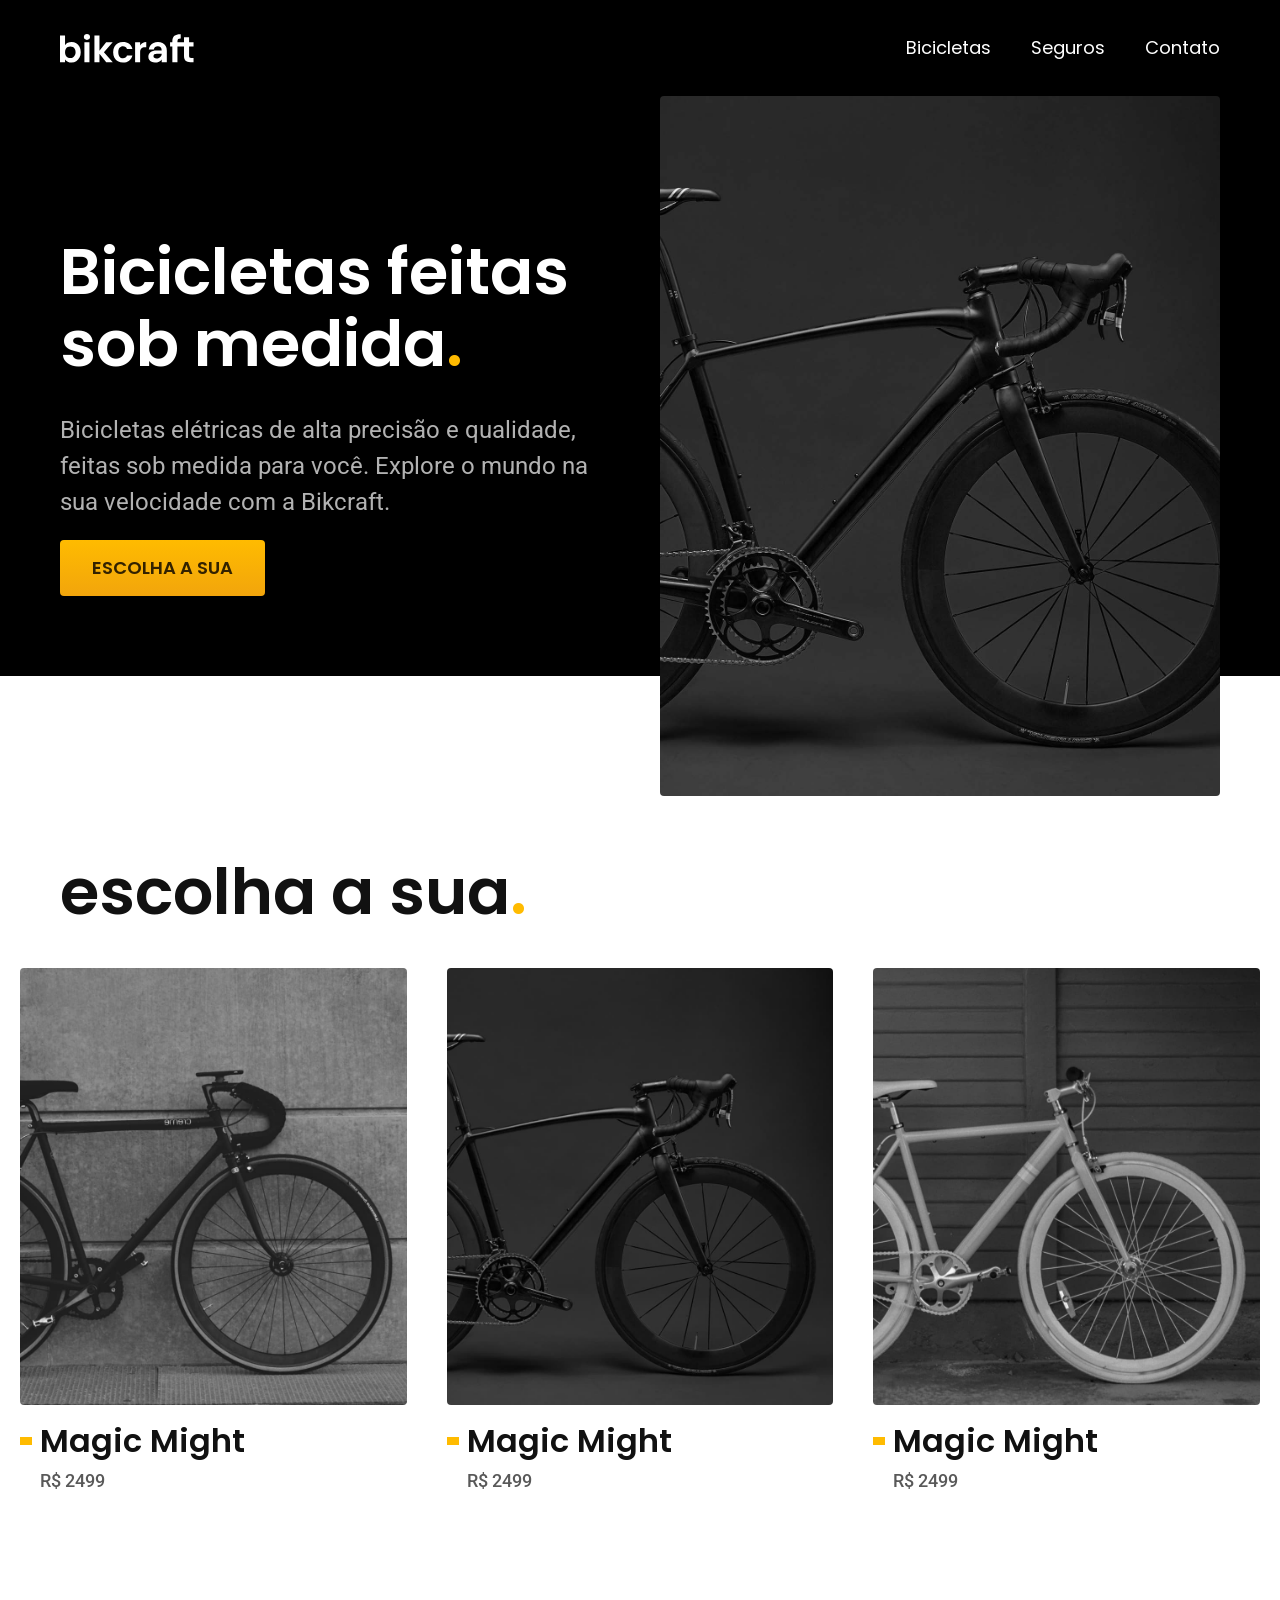
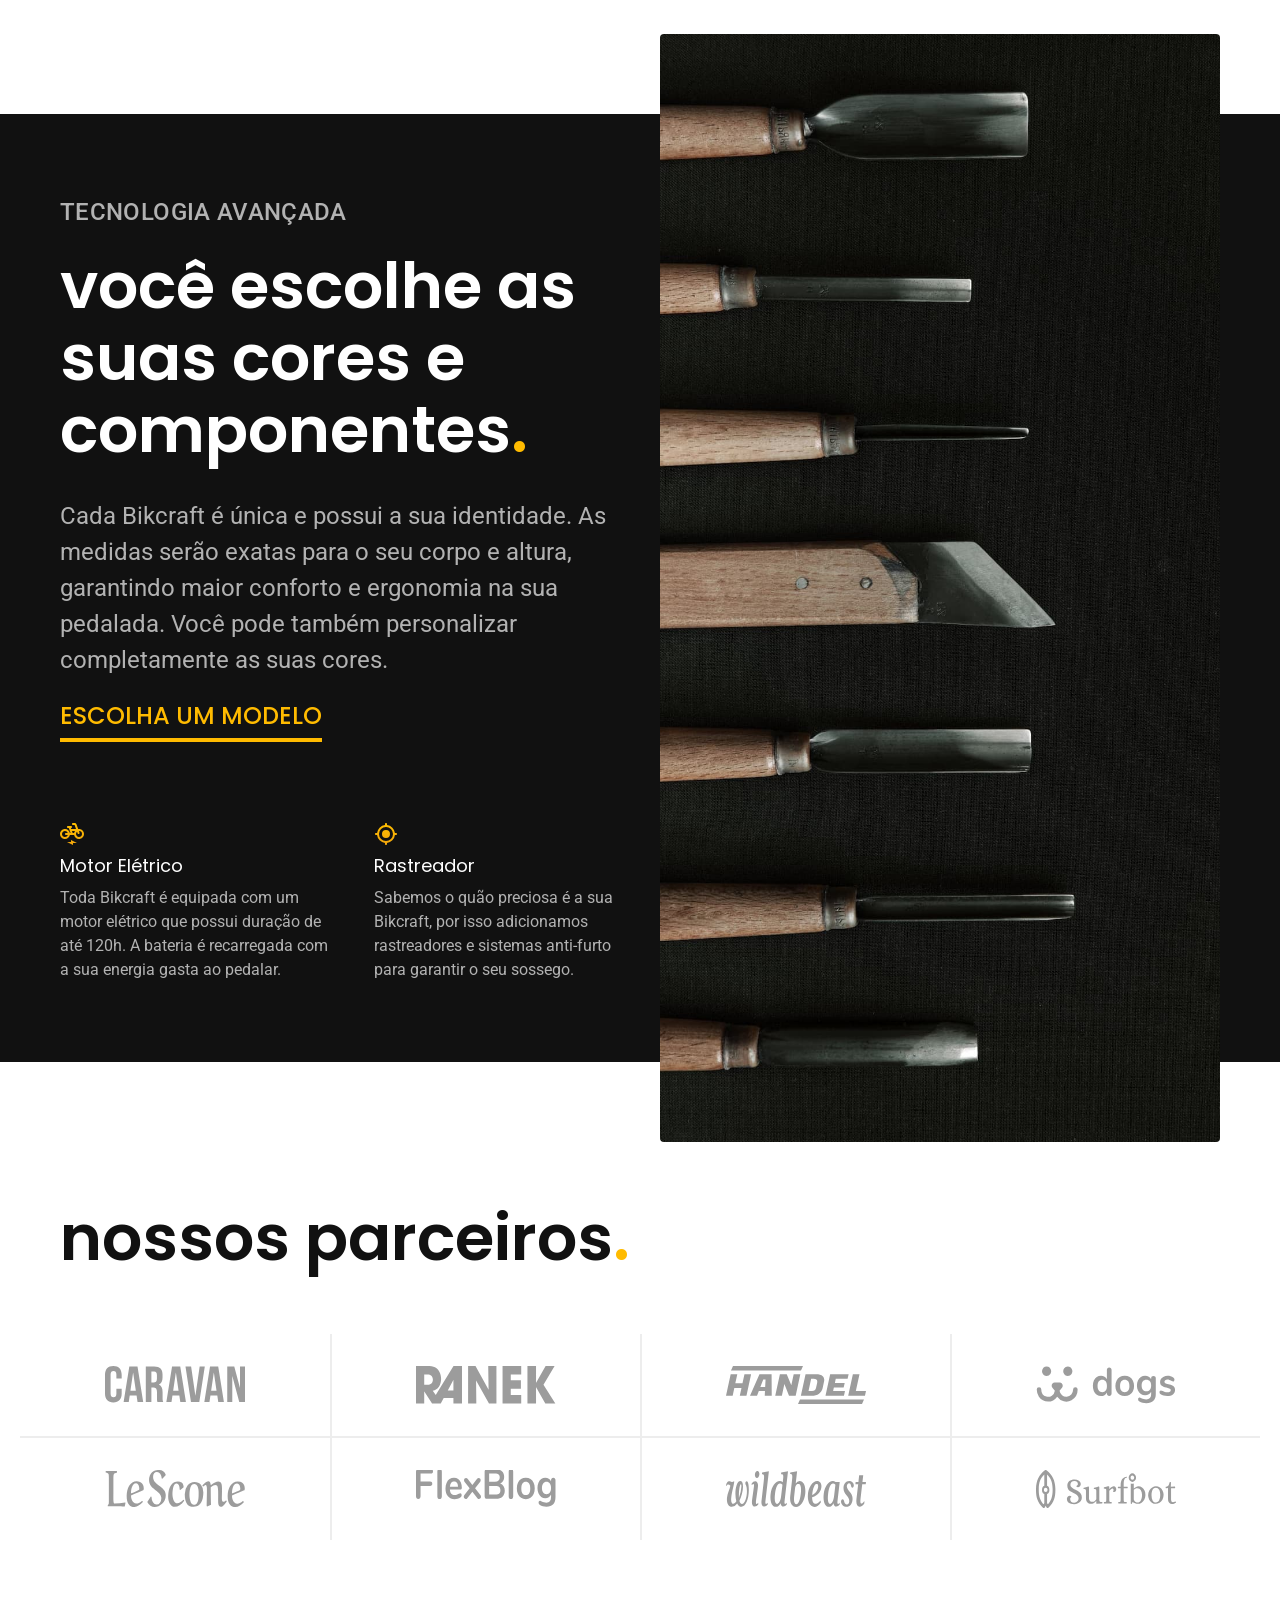
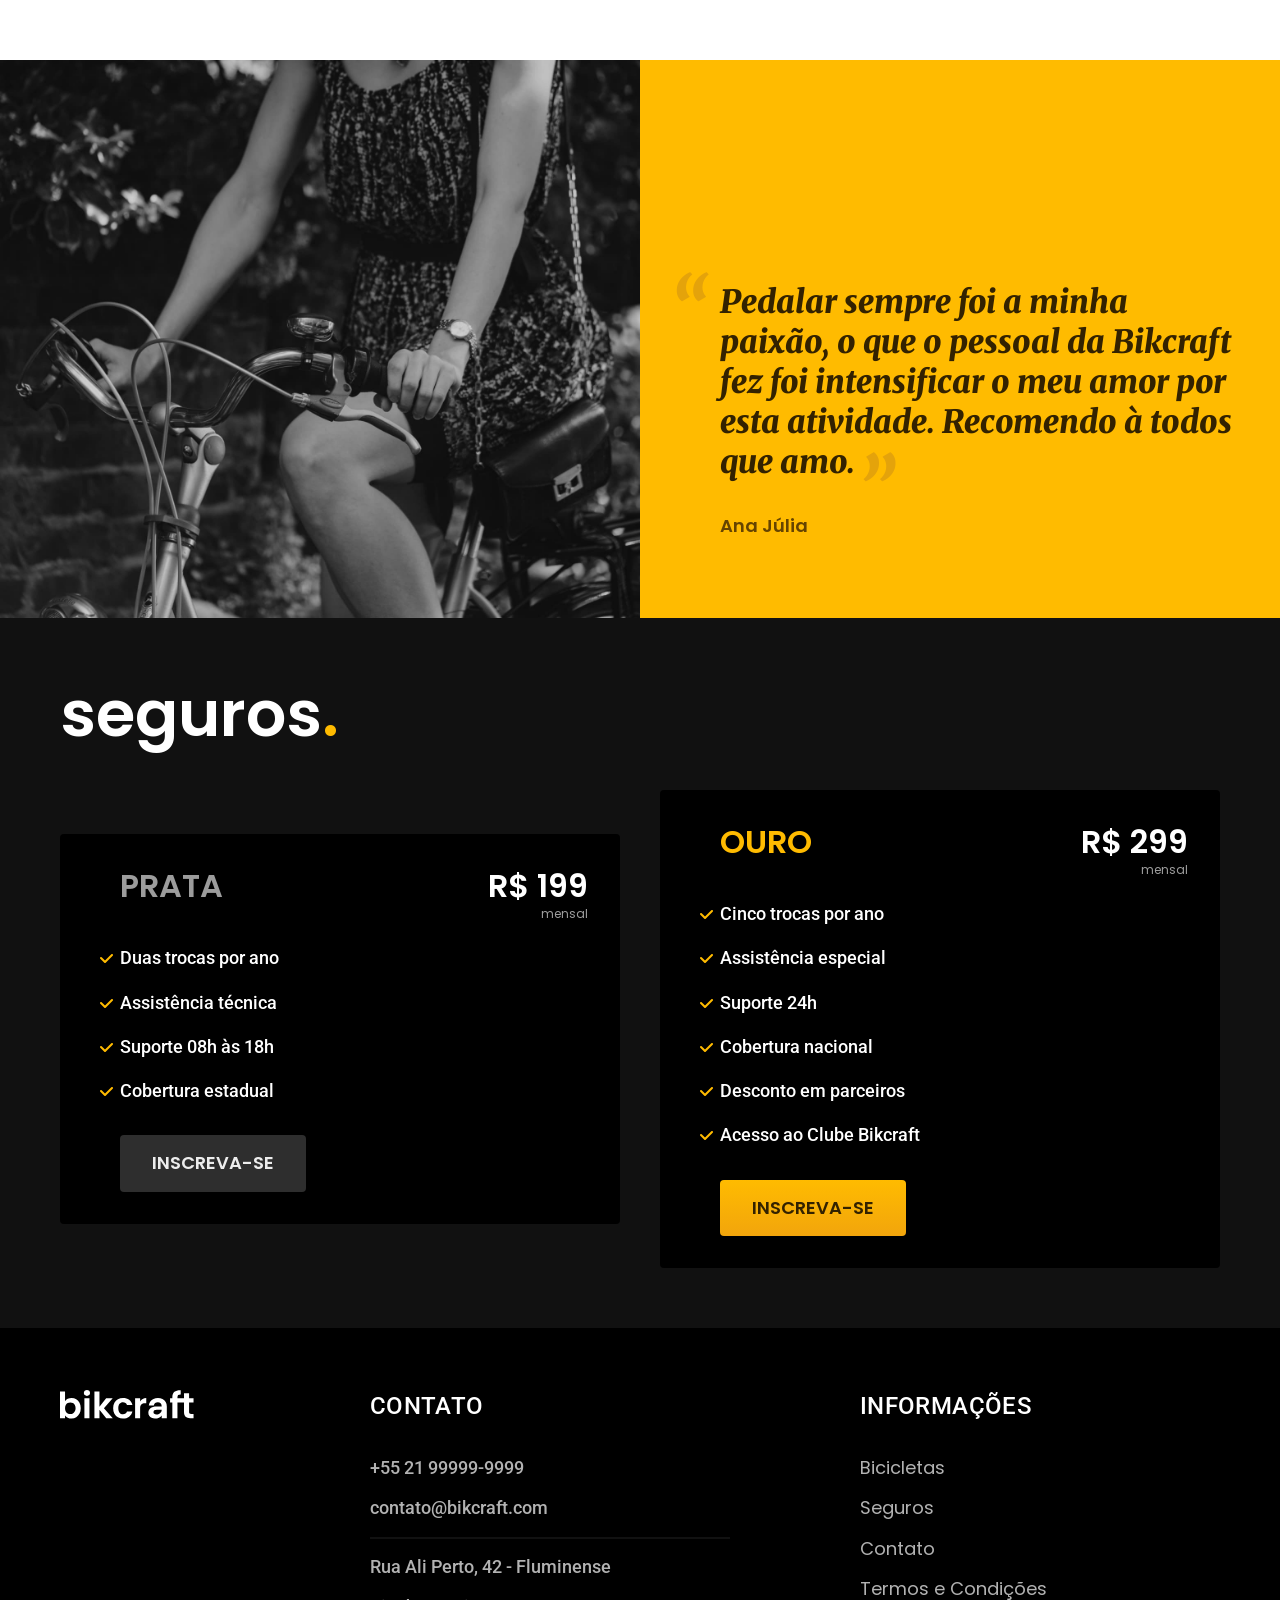
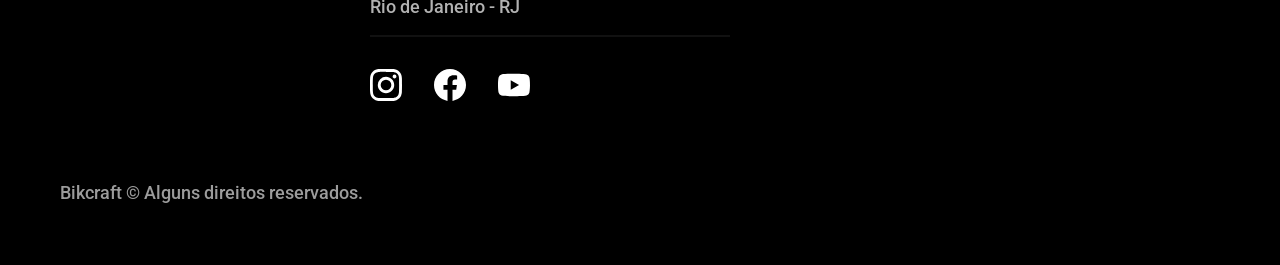
==== index.html @ 80de39b5 "another commit" ====
<!DOCTYPE html>
<html lang="pt-BR">
  <head>
    <meta charset="UTF-8">
    <meta name="viewport" content="width=device-width, initial-scale=1.0">
    <title>Bikcraft - Bicicletas Elétricas</title>
    <meta name="description" content="Bicicletas elétricas de alta precisão e qualidade, feitas sob medida para você. Explore o mundo na sua velocidade com a Bikcraft.">

    <link rel="stylesheet" href="./css/style.css">

    <link rel="preconnect" href="https://fonts.googleapis.com">
    <link rel="preconnect" href="https://fonts.gstatic.com" crossorigin>
    <link href="https://fonts.googleapis.com/css2?family=Merriweather:ital,opsz,wght@0,18..144,300..900;1,18..144,300..900&family=Poppins:ital,wght@0,100;0,200;0,300;0,400;0,500;0,600;0,700;0,800;0,900;1,100;1,200;1,300;1,400;1,500;1,600;1,700;1,800;1,900&family=Roboto:ital,wght@0,100..900;1,100..900&display=swap" rel="stylesheet">
  </head>

  <body>
    <header class="header-bg">
      <div class="header container">
        <a href="./"><img src="./img/bikcraft.svg" alt="Bikcraft"></a>
        
        <nav aria-label="primária">
          <ul class="header-menu font-1-m cor-0">
            <li><a href="./bicicletas.html">Bicicletas</a></li>
            <li><a href="./seguros.html">Seguros</a></li>
            <li><a href="./contato.html">Contato</a></li>
          </ul>
        </nav>
      </div>
    </header>

    <main class="introducao-bg" aria-label="Introdução">
      <div class="introducao container">
        <div class="introducao-conteudo">
          <h1 class="font-1-xxl cor-0">Bicicletas feitas sob medida<span class="cor-p1">.</span></h1>
          <p class="font-2-l cor-5">Bicicletas elétricas de alta precisão e qualidade, feitas sob medida para você. Explore o mundo na sua velocidade com a Bikcraft.</p>
          <a class="botao" href="./bicicletas.html">Escolha a sua</a>
        </div>

        <div><img src="./img/fotos/introducao.jpg" alt="Bicicleta elétrica preta"></div>
      </div>
    </main>

    <article class="bicicletas-lista">
      <h2 class="container font-1-xxl">escolha a sua<span class="cor-p1">.</span></h2>

      <ul>
        <li>
          <a href="./bicicletas/magic.html">
            <img src="./img/bicicletas/magic-home.jpg" alt="Bicicleta preta">
            <h3 class="font-1-xl">Magic Might</h3>
            <span class="font-2-m cor-8">R$ 2499</span>
          </a>
        </li>

        <li>
          <a href="./bicicletas/nimbus.html">
            <img src="./img/bicicletas/nimbus-home.jpg" alt="Bicicleta preta">
            <h3 class="font-1-xl">Magic Might</h3>
            <span class="font-2-m cor-8">R$ 2499</span>
          </a>
        </li>

        <li>
          <a href="./bicicletas/nebula.html">
            <img src="./img/bicicletas/nebula-home.jpg" alt="Bicicleta branca">
            <h3 class="font-1-xl">Magic Might</h3>
            <span class="font-2-m cor-8">R$ 2499</span>
          </a>
        </li>
      </ul>
    </article>

    <article class="tecnologia-bg">
      <div class="tecnologia container">
        <div class="tecnologia-conteudo">
          <span class="font-2-l-b cor-5">Tecnologia Avançada</span>
          <h2 class="font-1-xxl cor-0">você escolhe as suas cores e componentes<span class="cor-p1">.</span></h2>
          <p class="font-2-l cor-5">Cada Bikcraft é única e possui a sua identidade. As medidas serão exatas para o seu corpo e altura, garantindo maior conforto e ergonomia na sua pedalada. Você pode também personalizar completamente as suas cores.</p>
          <a class="link" href="./bicicletas.html">Escolha um modelo</a>
          <div class="tecnologia-vantagens">
            <div>
              <img src="./img/icones/eletrica.svg" alt="">
              <h3 class="font-1-m cor-0">Motor Elétrico</h3>
              <p class="font-2-s cor-5">Toda Bikcraft é equipada com um motor elétrico que possui duração de até 120h. A bateria é recarregada com a sua energia gasta ao pedalar.</p>
            </div>

            <div>
              <img src="./img/icones/rastreador.svg" alt="">
              <h3 class="font-1-m cor-0">Rastreador</h3>
              <p class="font-2-s cor-5">Sabemos o quão preciosa é a sua Bikcraft, por isso adicionamos rastreadores e sistemas anti-furto para garantir o seu sossego.</p>
            </div>
          </div>
        </div>

        <div class="tecnologia-imagem">
          <img src="./img/fotos/tecnologia.jpg" alt="" width="700" height="1120">
        </div>
      </div>
    </article>

    <section class="parceiros" aria-label="Nossos Parceiros">
      <h2 class="container font-1-xxl">nossos parceiros<span class="cor-p1">.</span></h2>

      <ul>
        <li><img src="./img/parceiros/caravan.svg" alt="caravan" width="140" height="38"></li>
        <li><img src="./img/parceiros/ranek.svg" alt="ranek" width="140" height="38"></li>
        <li><img src="./img/parceiros/handel.svg" alt="handel" width="140" height="38"></li>
        <li><img src="./img/parceiros/dogs.svg" alt="dogs" width="140" height="38"></li>
        <li><img src="./img/parceiros/lescone.svg" alt="lescone" width="140" height="38"></li>
        <li><img src="./img/parceiros/flexblog.svg" alt="flexblog" width="140" height="38"></li>
        <li><img src="./img/parceiros/wildbeast.svg" alt="wildbeast" width="140" height="38"></li>
        <li><img src="./img/parceiros/surfbot.svg" alt="surfbot" width="140" height="38"></li>
      </ul>
    </section>

    <section class="depoimento" aria-label="Depoimento">
      <div>
        <img src="./img/fotos/depoimento.jpg" alt="Pessoa pedalando uma bicicleta Bikcraft">
      </div>

      <div class="depoimento-conteudo">
        <blockquote class="font-1-xl cor-p5">
          <p>Pedalar sempre foi a minha paixão, o que o pessoal da Bikcraft fez foi intensificar o meu amor por esta atividade. Recomendo à todos que amo.</p>
        </blockquote>
        <span class="font-1-m-b cor-p4">Ana Júlia</span>
      </div>
    </section>

    <article class="seguros-bg">
      <div class="seguros container">
        <h2 class="font-1-xxl cor-0">seguros<span class="cor-p1">.</span></h2>

        <div class="seguros-item">
          <h3 class="font-1-xl cor-6">PRATA</h3>
          <span class="font-1-xl cor-0">R$ 199
            <span class="font-1-xs cor-6">mensal</span>
          </span>
        
          <ul class="font-2-m cor-0">
            <li>Duas trocas por ano</li>
            <li>Assistência técnica</li>
            <li>Suporte 08h às 18h</li>
            <li>Cobertura estadual</li>
          </ul>
          <a class="botao secundario" href="./orcamento.html">Inscreva-se</a>
        </div>

        <div class="seguros-item">
          <h3 class="font-1-xl cor-p1">OURO</h3>
          <span class="font-1-xl cor-0">R$ 299
            <span class="font-1-xs cor-6">mensal</span>
          </span>
          <ul class="font-2-m cor-0">
            <li>Cinco trocas por ano</li>
            <li>Assistência especial</li>
            <li>Suporte 24h</li>
            <li>Cobertura nacional</li>
            <li>Desconto em parceiros</li>
            <li>Acesso ao Clube Bikcraft</li>
          </ul>
          <a class="botao" href="./orcamento.html">Inscreva-se</a>
        </div>
    </article>

    <footer class="footer-bg">
      <div class="footer container">
        <img src="./img/bikcraft.svg" alt="Bikcraft">

        <div class="footer-contato">
          <h3 class="font-2-l-b cor-0">Contato</h3>
          <ul class="font-2-m cor-5">
            <li><a href="tel:+5521999999999">+55 21 99999-9999</a></li>
            <li><a href="mailto:contato@bikcraft.com">contato@bikcraft.com</a></li>
            <li>Rua Ali Perto, 42 - Fluminense</li>
            <li>Rio de Janeiro - RJ</li>
          </ul>

          <div class="footer-redes">
            <a href="./"><img src="./img/redes/instagram.svg" alt="Instagram"></a>
            <a href="./"><img src="./img/redes/facebook.svg" alt="Facebook"></a>
            <a href="./"><img src="./img/redes/youtube.svg" alt="Youtube"></a>
          </div>
        </div>

        <div class="footer-informacoes">
          <h3 class="font-2-l-b cor-0">Informações</h3>
          <nav>
            <ul class="font-1-m cor-5">
              <li><a href="./bicicletas.html">Bicicletas</a></li>
              <li><a href="./seguros.html">Seguros</a></li>
              <li><a href="./contato.html">Contato</a></li>
              <li><a href="./termos.html">Termos e Condições</a></li>
            </ul>
          </nav>
        </div>

        <p class="footer-copy font-2-m cor-6">Bikcraft © Alguns direitos reservados.</p>
      </div>
    </footer>
  </body>
</html>
---- css/style.css ----
@import "./global/global.css";

@import "./utilidades/cores.css";
@import "./utilidades/tipografia.css";
@import "./utilidades/componentes.css";

@import "./global/header.css";
@import "./home/introducao.css";
@import "./bicicletas/bicicletas-lista.css";
@import "./home/tecnologia.css";
@import "./home/parceiros.css";
@import "./home/depoimento.css";
@import "./seguros/seguros.css";
@import "./global/footer.css";
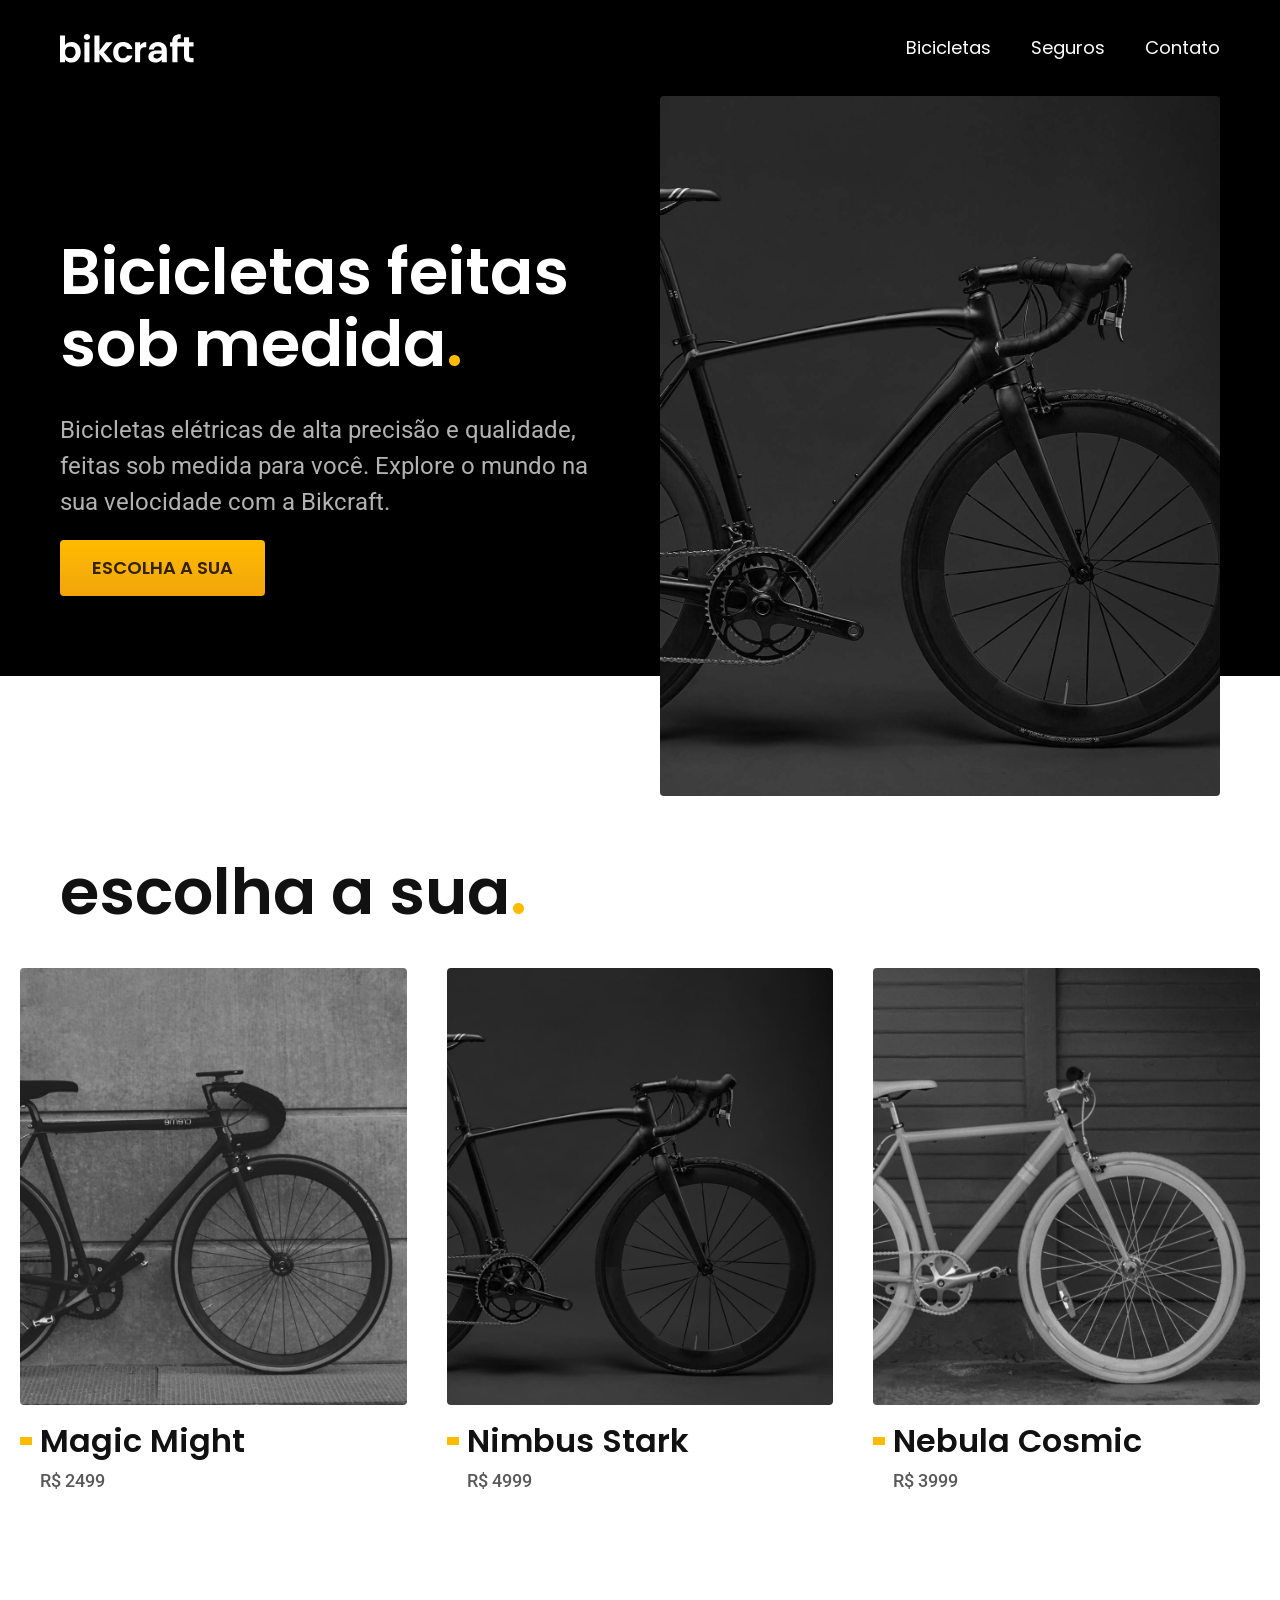
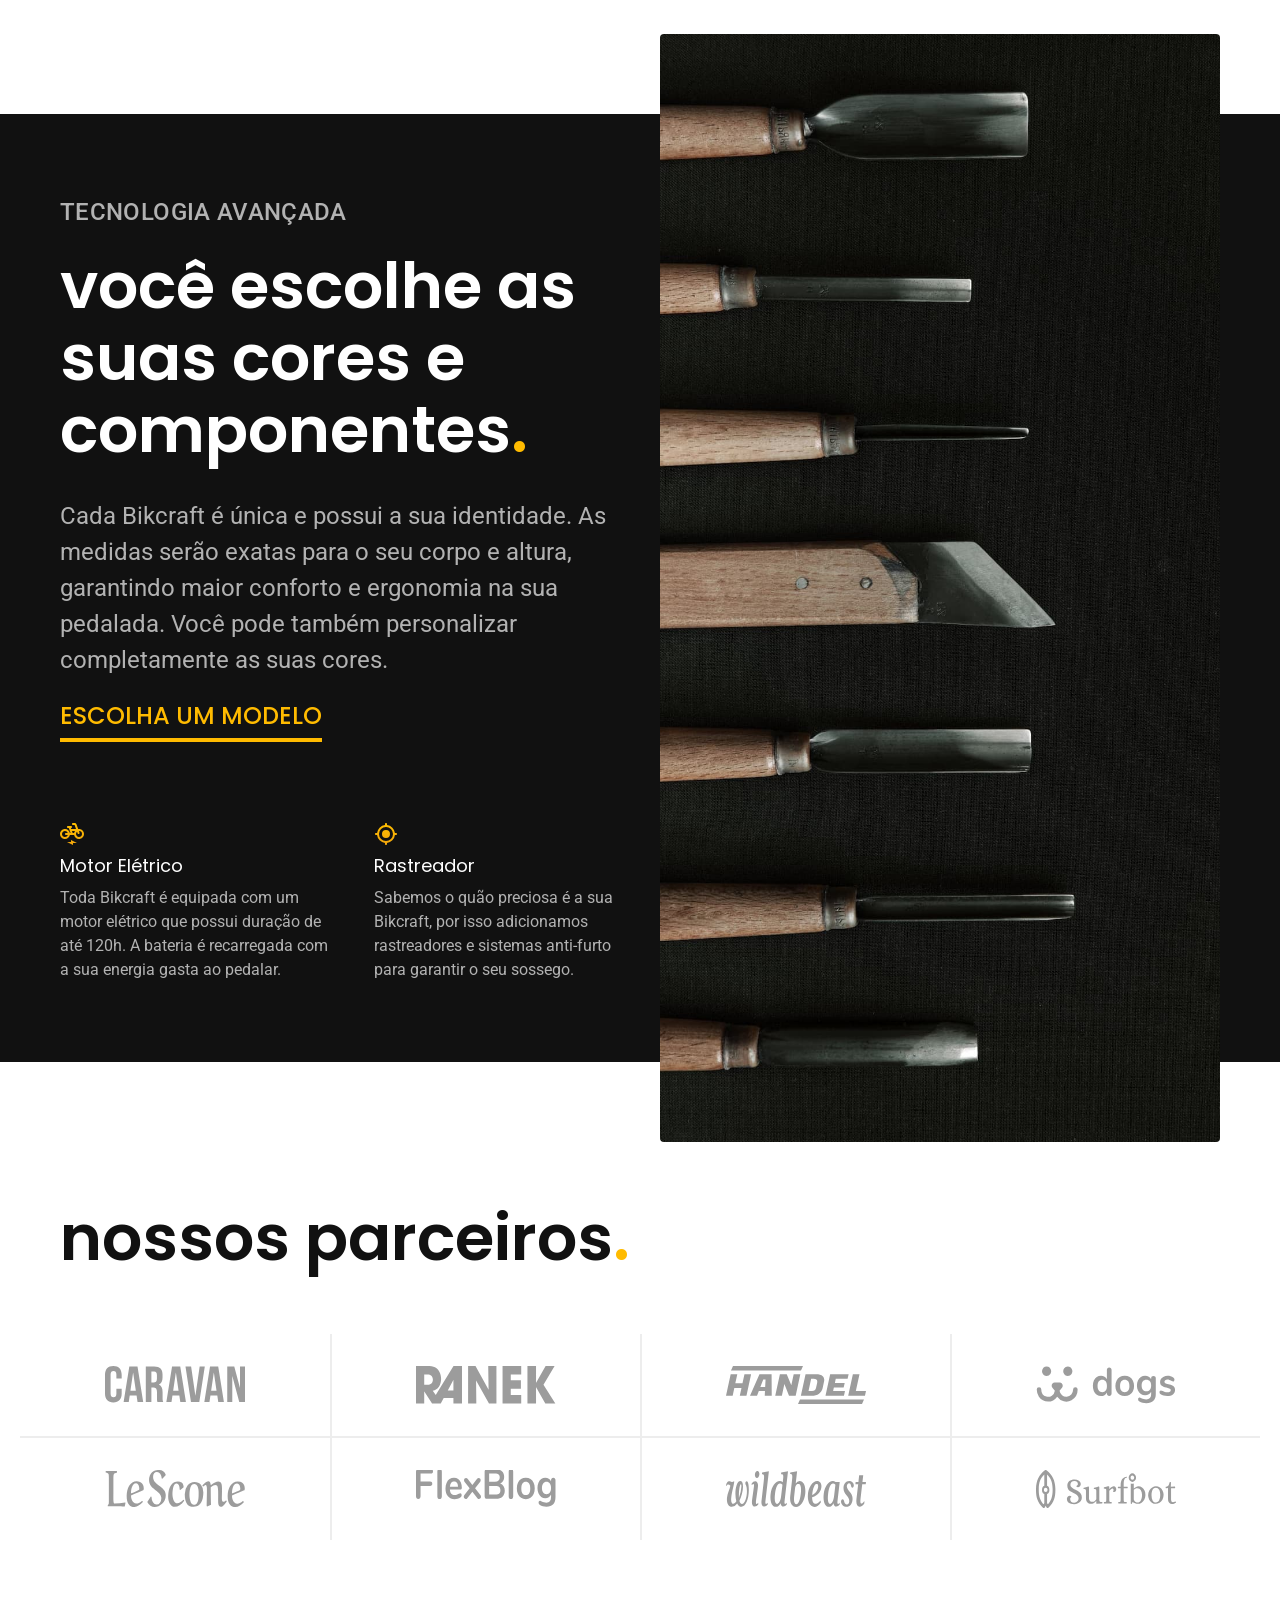
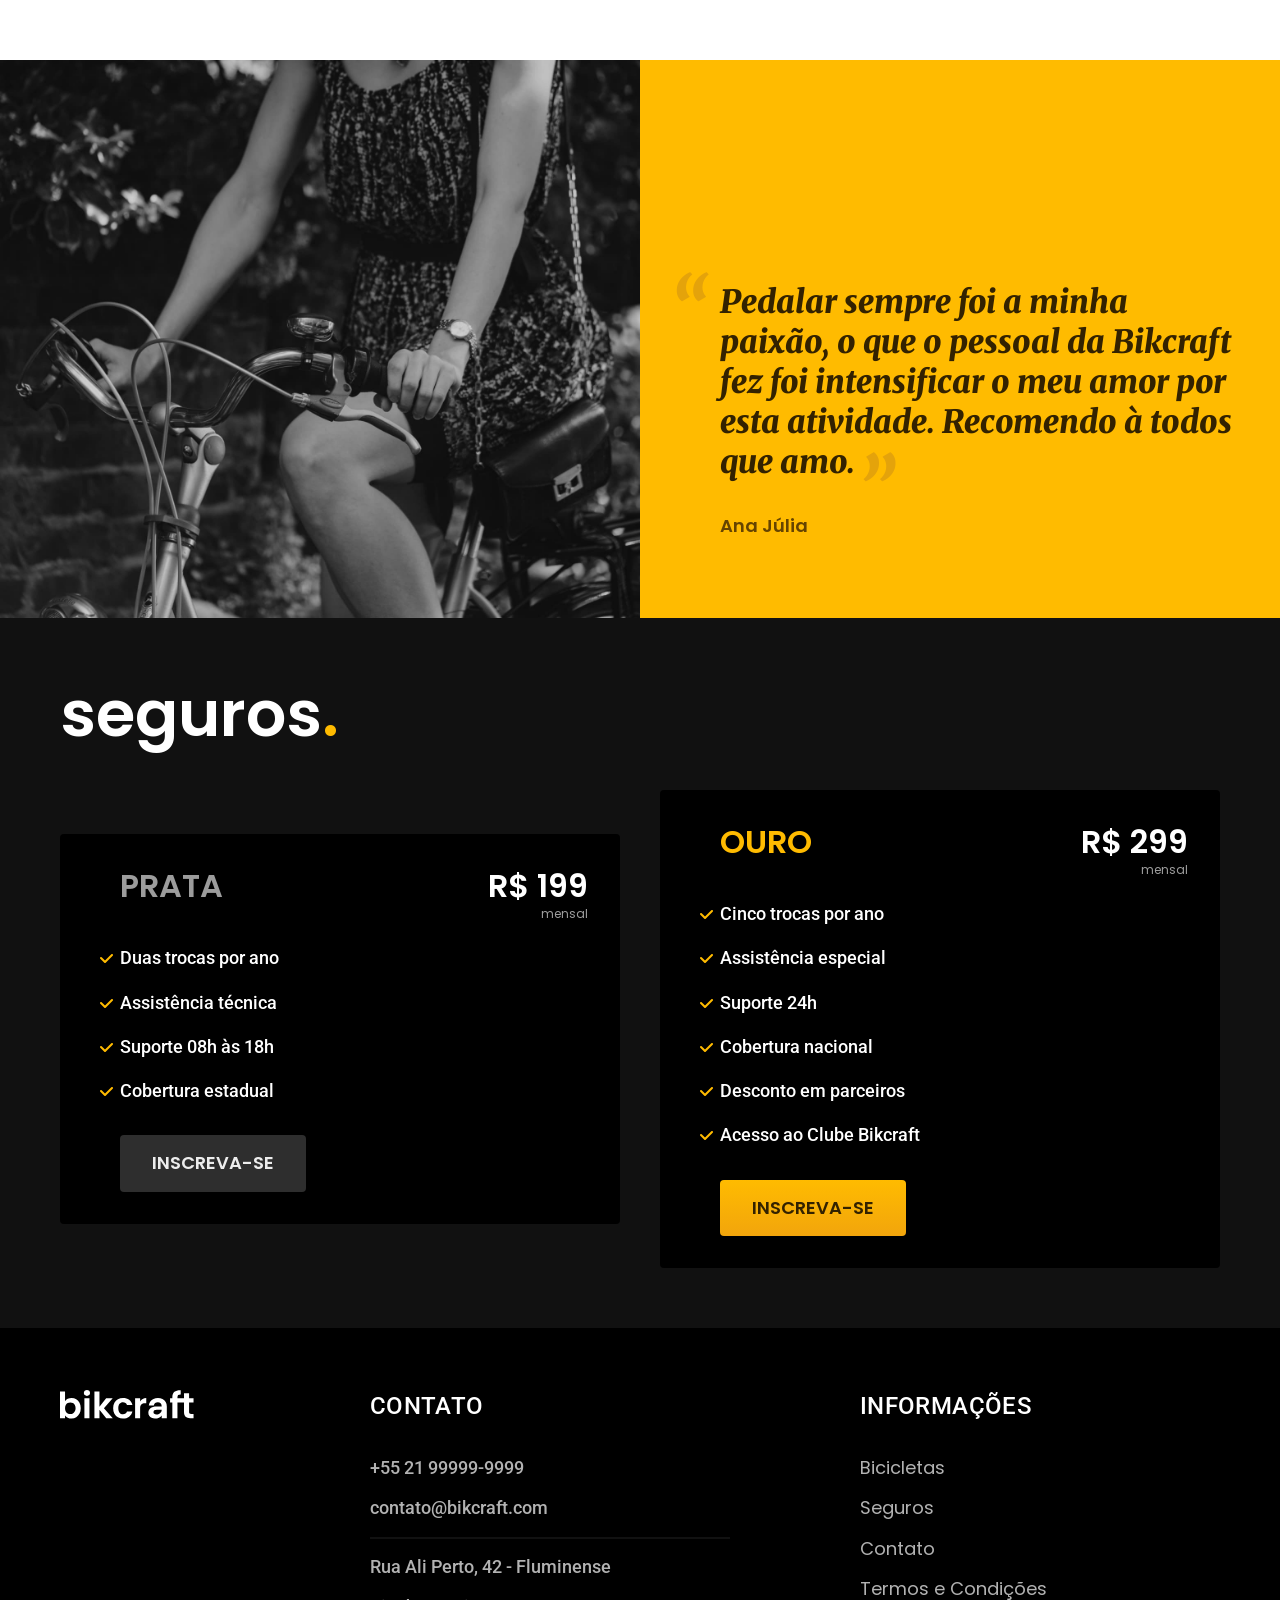
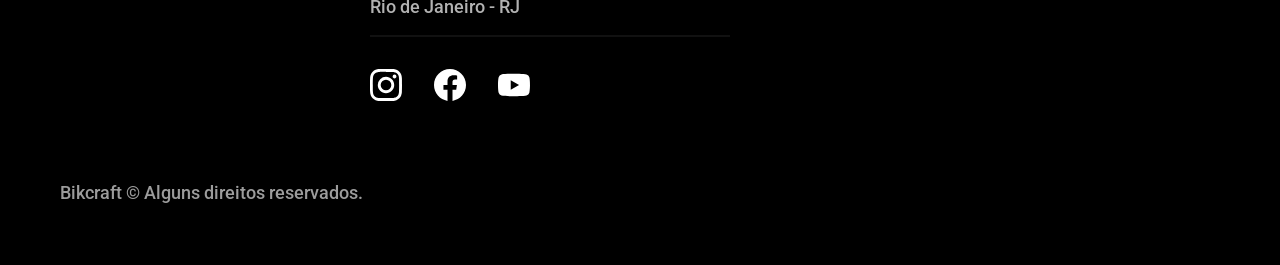
==== commit 4da85b12: "another commit" ====
--- a/index.html
+++ b/index.html
@@ -55,16 +55,16 @@
         <li>
           <a href="./bicicletas/nimbus.html">
             <img src="./img/bicicletas/nimbus-home.jpg" alt="Bicicleta preta">
-            <h3 class="font-1-xl">Magic Might</h3>
-            <span class="font-2-m cor-8">R$ 2499</span>
+            <h3 class="font-1-xl">Nimbus Stark</h3>
+            <span class="font-2-m cor-8">R$ 4999</span>
           </a>
         </li>
 
         <li>
           <a href="./bicicletas/nebula.html">
             <img src="./img/bicicletas/nebula-home.jpg" alt="Bicicleta branca">
-            <h3 class="font-1-xl">Magic Might</h3>
-            <span class="font-2-m cor-8">R$ 2499</span>
+            <h3 class="font-1-xl">Nebula Cosmic</h3>
+            <span class="font-2-m cor-8">R$ 3999</span>
           </a>
         </li>
       </ul>
--- a/css/style.css
+++ b/css/style.css
@@ -4,6 +4,7 @@
 @import "./utilidades/cores.css";
 @import "./utilidades/tipografia.css";
 @import "./utilidades/componentes.css";
+@import "./utilidades/formulario.css";
 
 @import "./global/header.css";
 @import "./home/introducao.css";
@@ -12,4 +13,13 @@
 @import "./home/parceiros.css";
 @import "./home/depoimento.css";
 @import "./seguros/seguros.css";
+@import "./termos/termos.css";
+@import "./bicicletas/bicicletas.css";
+@import "./bicicleta/bicicleta.css";
+@import "./bicicleta/seguro.css";
+@import "./seguros/vantagens.css";
+@import "./seguros/perguntas.css";
+@import "./contato/contato.css";
+@import "./contato/lojas.css";
+@import "./orcamento/orcamento.css";
 @import "./global/footer.css";
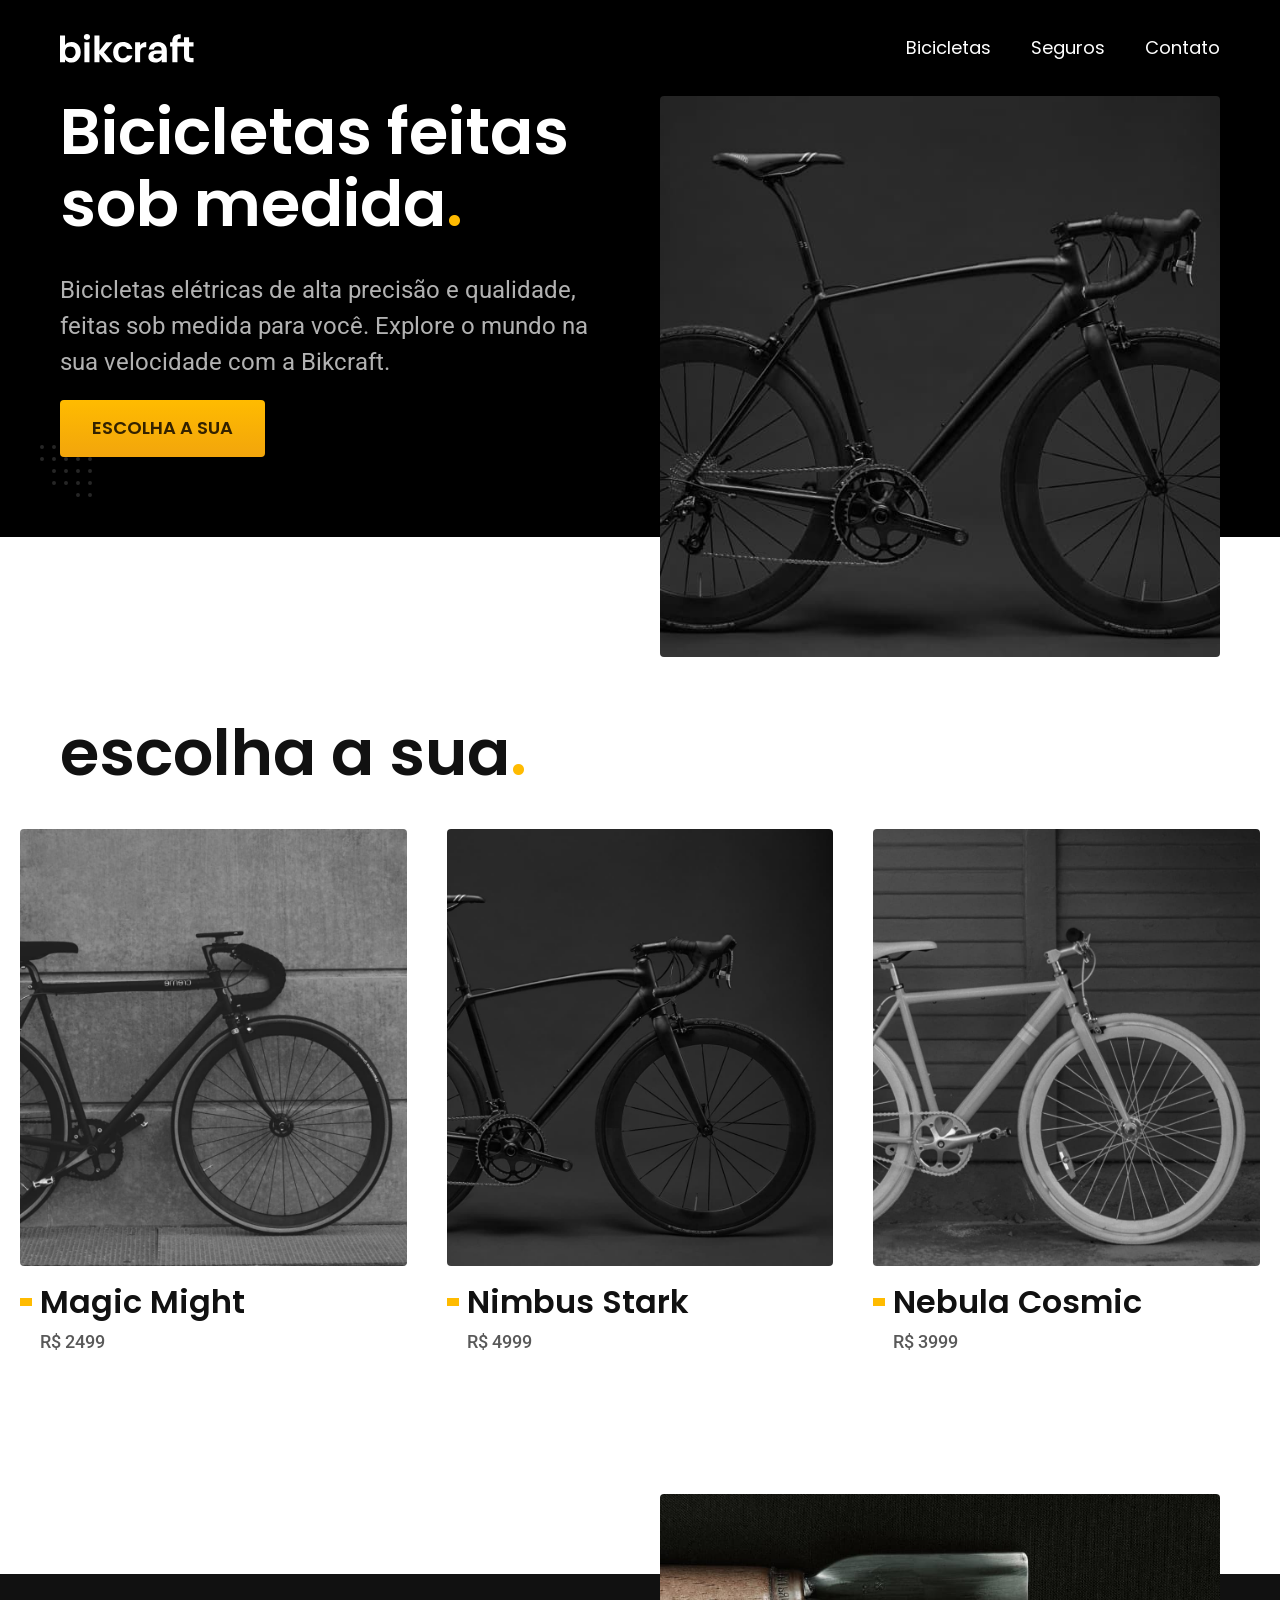
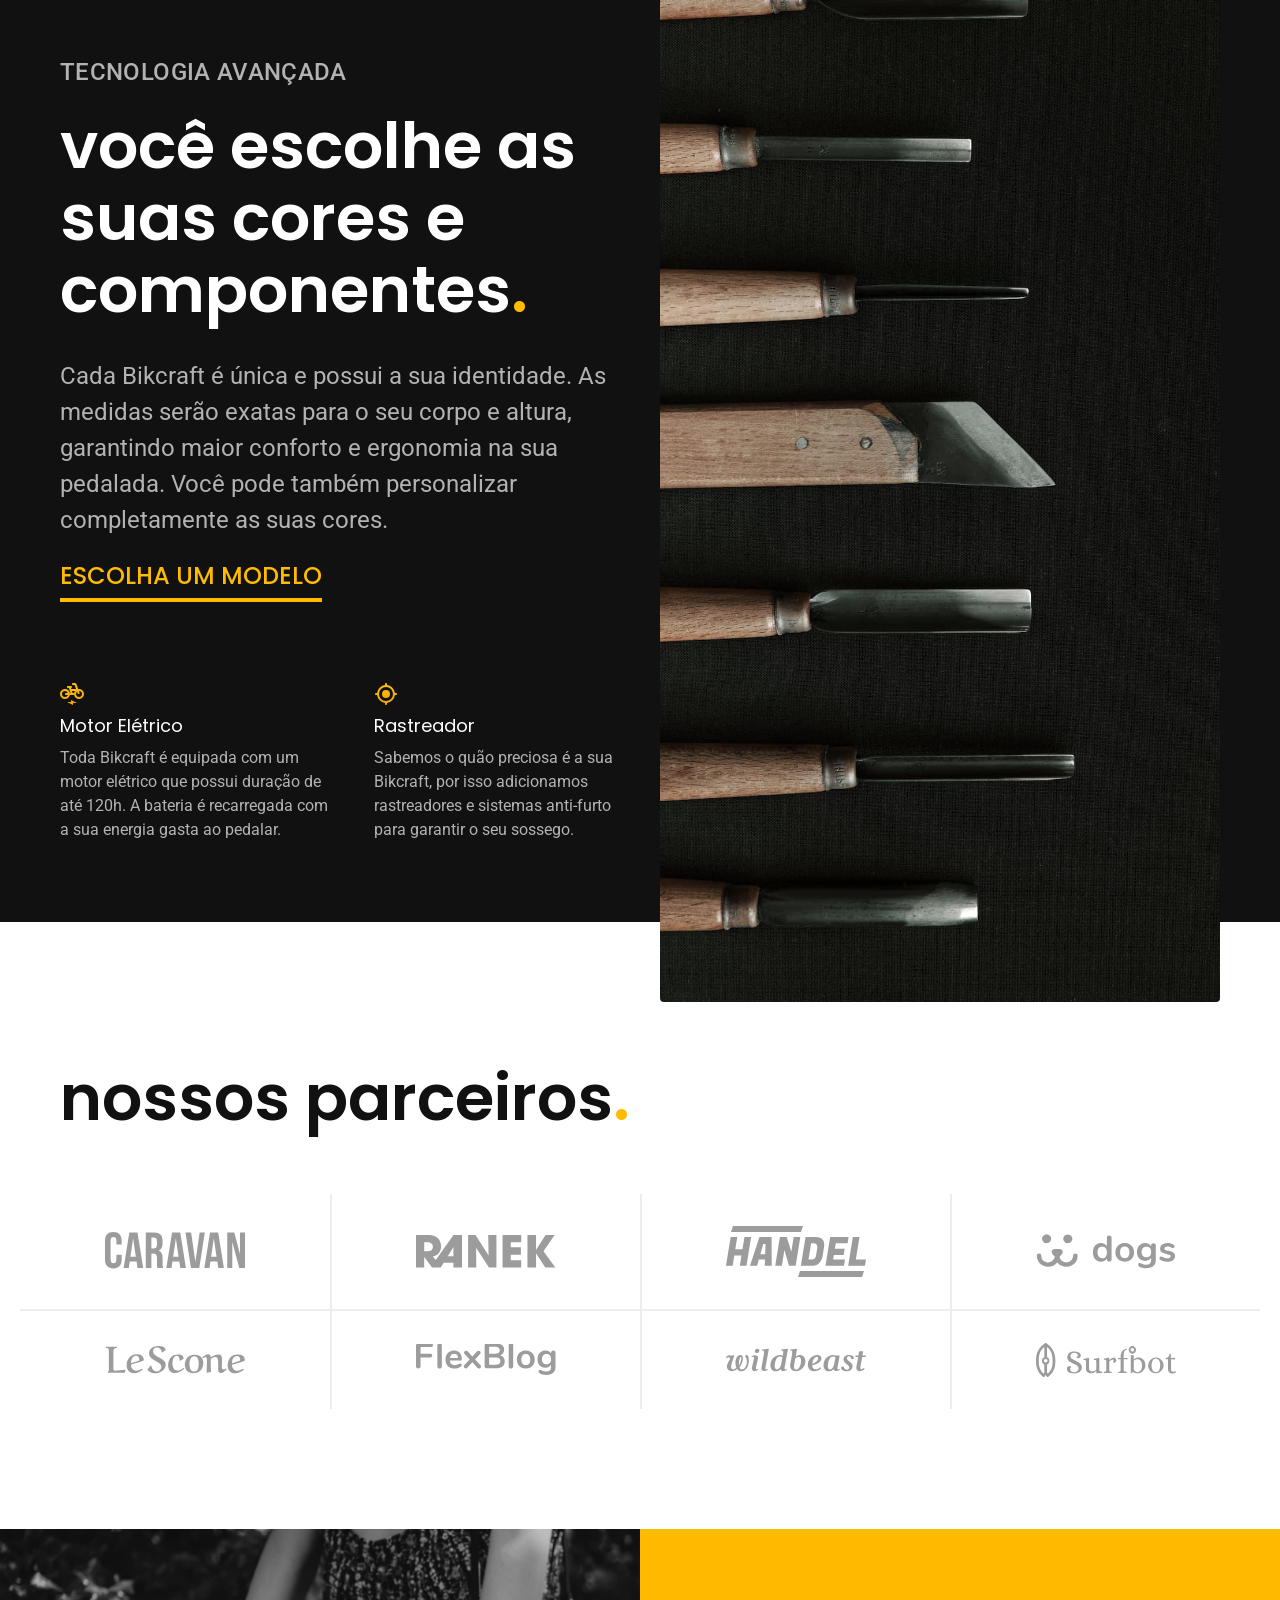
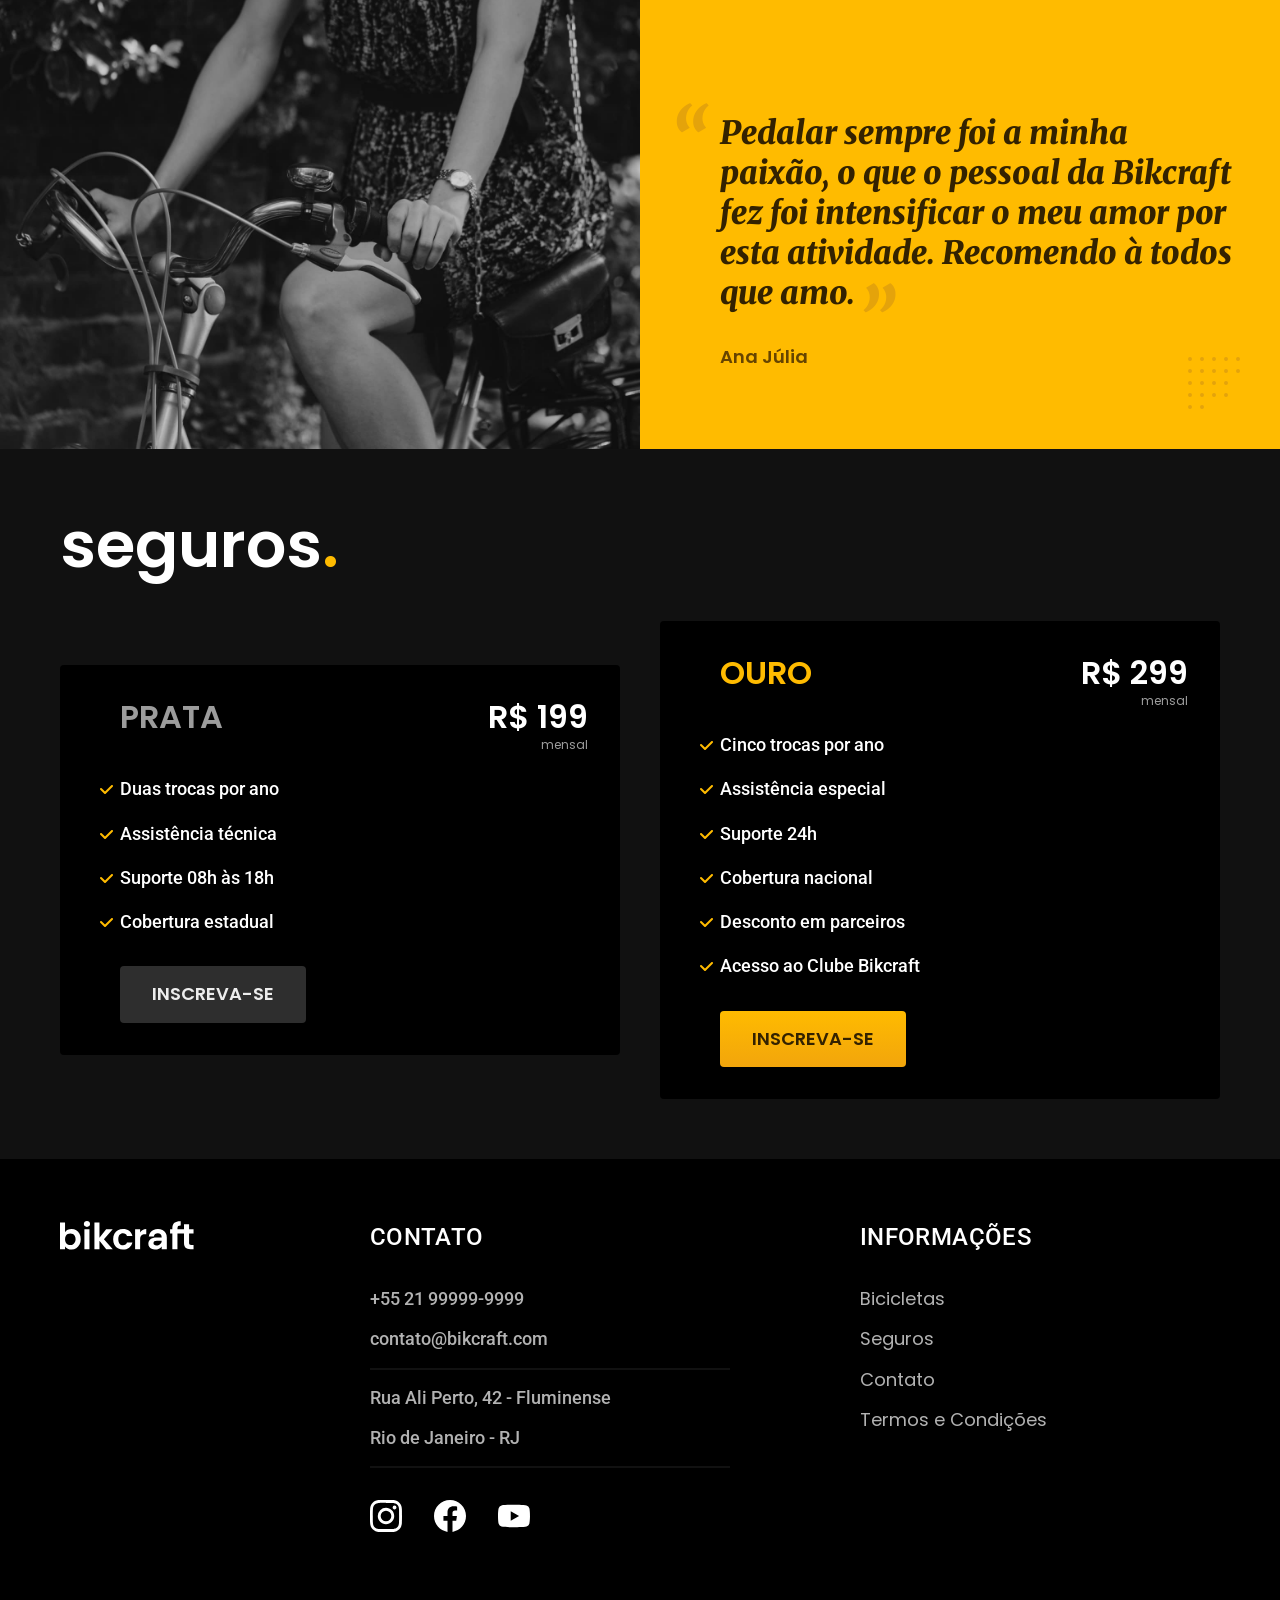
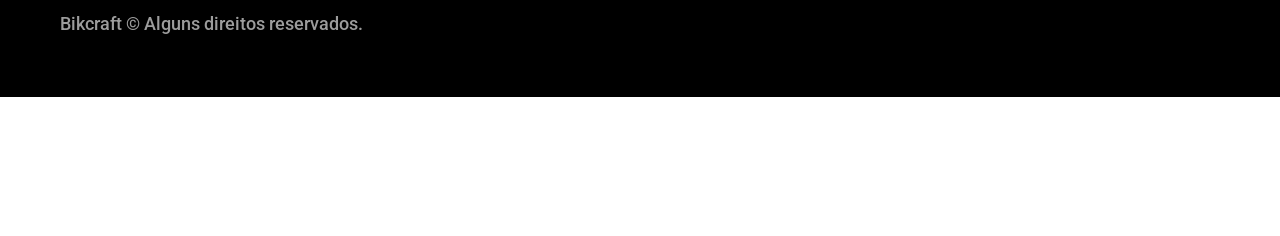
==== commit 46b2b1a6: "another commit" ====
--- a/index.html
+++ b/index.html
@@ -6,6 +6,7 @@
     <title>Bikcraft - Bicicletas Elétricas</title>
     <meta name="description" content="Bicicletas elétricas de alta precisão e qualidade, feitas sob medida para você. Explore o mundo na sua velocidade com a Bikcraft.">
 
+    <link rel="preload" href="./css/style.css" as="style">
     <link rel="stylesheet" href="./css/style.css">
 
     <link rel="preconnect" href="https://fonts.googleapis.com">
@@ -16,7 +17,7 @@
   <body>
     <header class="header-bg">
       <div class="header container">
-        <a href="./"><img src="./img/bikcraft.svg" alt="Bikcraft"></a>
+        <a href="./"><img src="./img/bikcraft.svg" width="136" height="32" alt="Bikcraft"></a>
         
         <nav aria-label="primária">
           <ul class="header-menu font-1-m cor-0">
@@ -36,7 +37,10 @@
           <a class="botao" href="./bicicletas.html">Escolha a sua</a>
         </div>
 
-        <div><img src="./img/fotos/introducao.jpg" alt="Bicicleta elétrica preta"></div>
+        <picture>
+          <source media="(max-width: 800px)" srcset="./img/bicicletas/nimbus.jpg">
+          <img src="./img/fotos/introducao.jpg" width="1280" height="1600" alt="Bicicleta elétrica preta">
+        </picture>
       </div>
     </main>
 
@@ -79,13 +83,13 @@
           <a class="link" href="./bicicletas.html">Escolha um modelo</a>
           <div class="tecnologia-vantagens">
             <div>
-              <img src="./img/icones/eletrica.svg" alt="">
+              <img src="./img/icones/eletrica.svg" width="24" height="24" alt="">
               <h3 class="font-1-m cor-0">Motor Elétrico</h3>
               <p class="font-2-s cor-5">Toda Bikcraft é equipada com um motor elétrico que possui duração de até 120h. A bateria é recarregada com a sua energia gasta ao pedalar.</p>
             </div>
 
             <div>
-              <img src="./img/icones/rastreador.svg" alt="">
+              <img src="./img/icones/rastreador.svg" width="24" height="24" alt="">
               <h3 class="font-1-m cor-0">Rastreador</h3>
               <p class="font-2-s cor-5">Sabemos o quão preciosa é a sua Bikcraft, por isso adicionamos rastreadores e sistemas anti-furto para garantir o seu sossego.</p>
             </div>
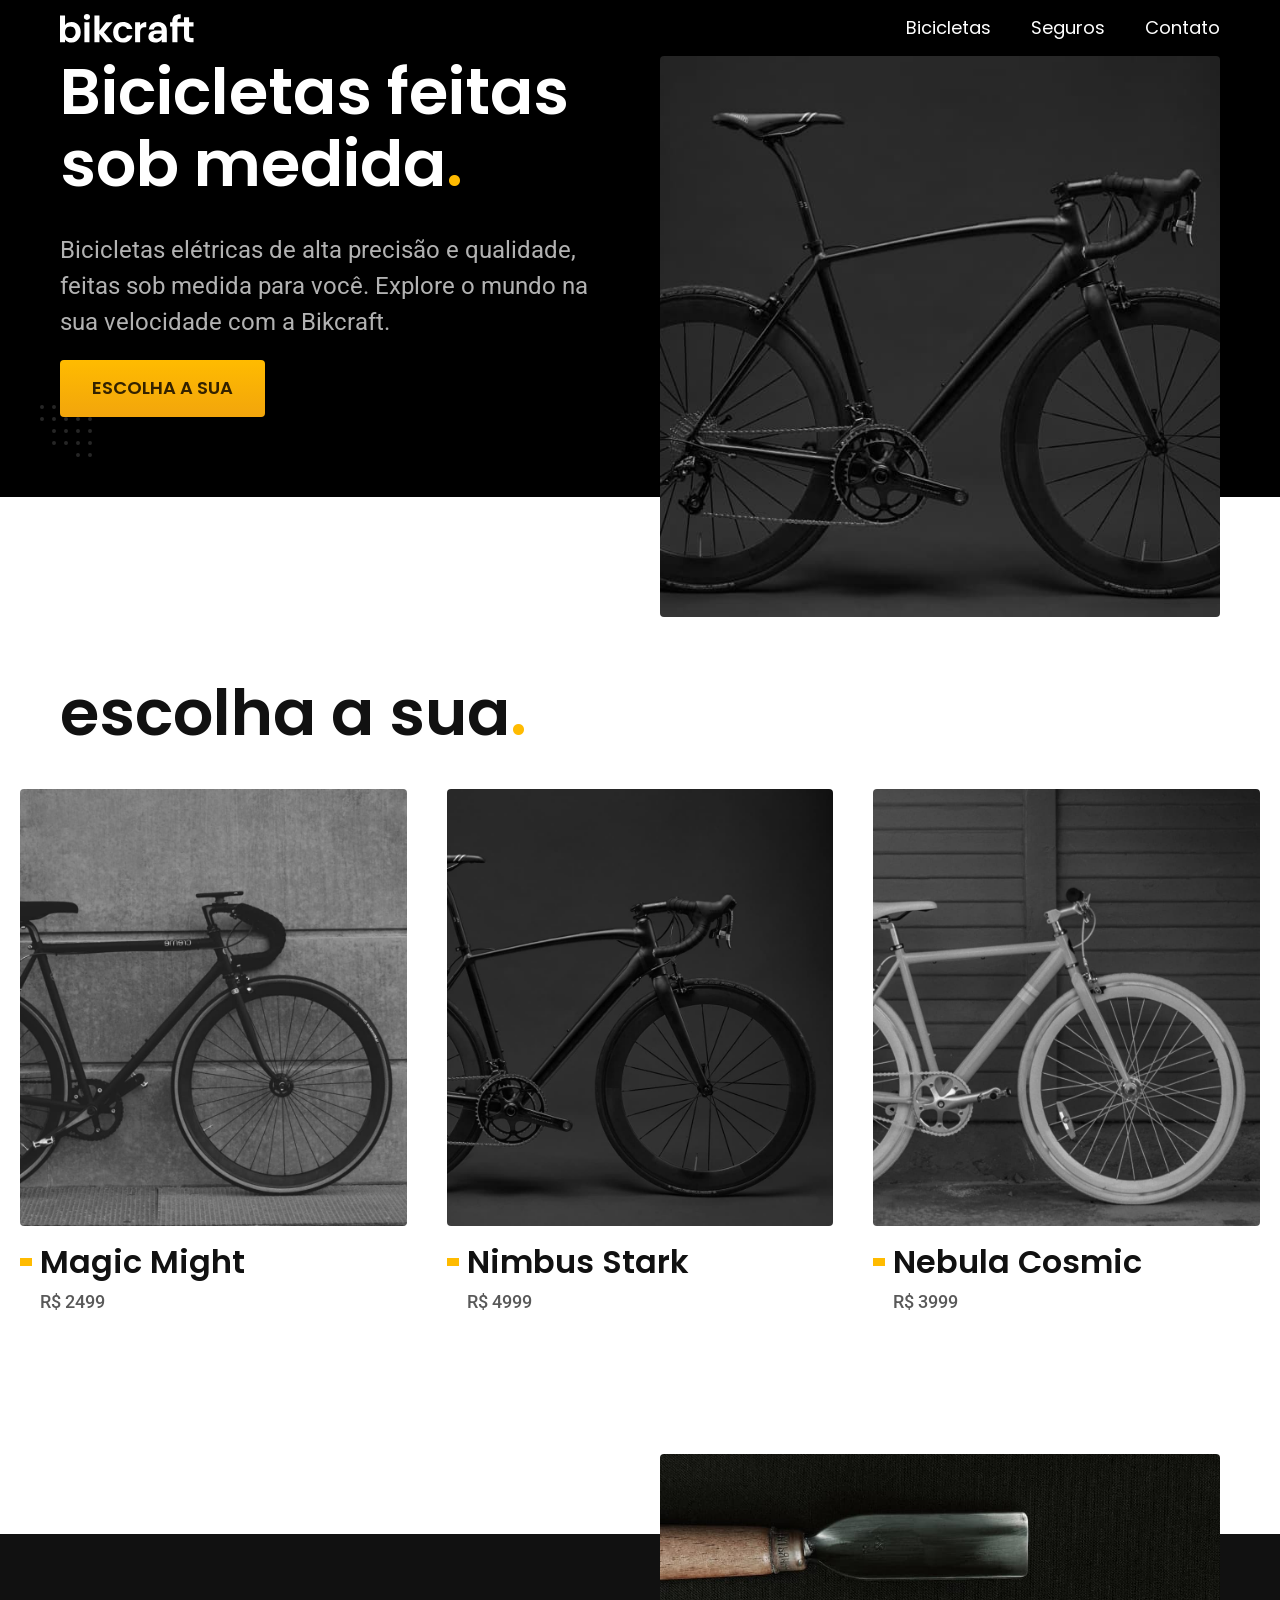
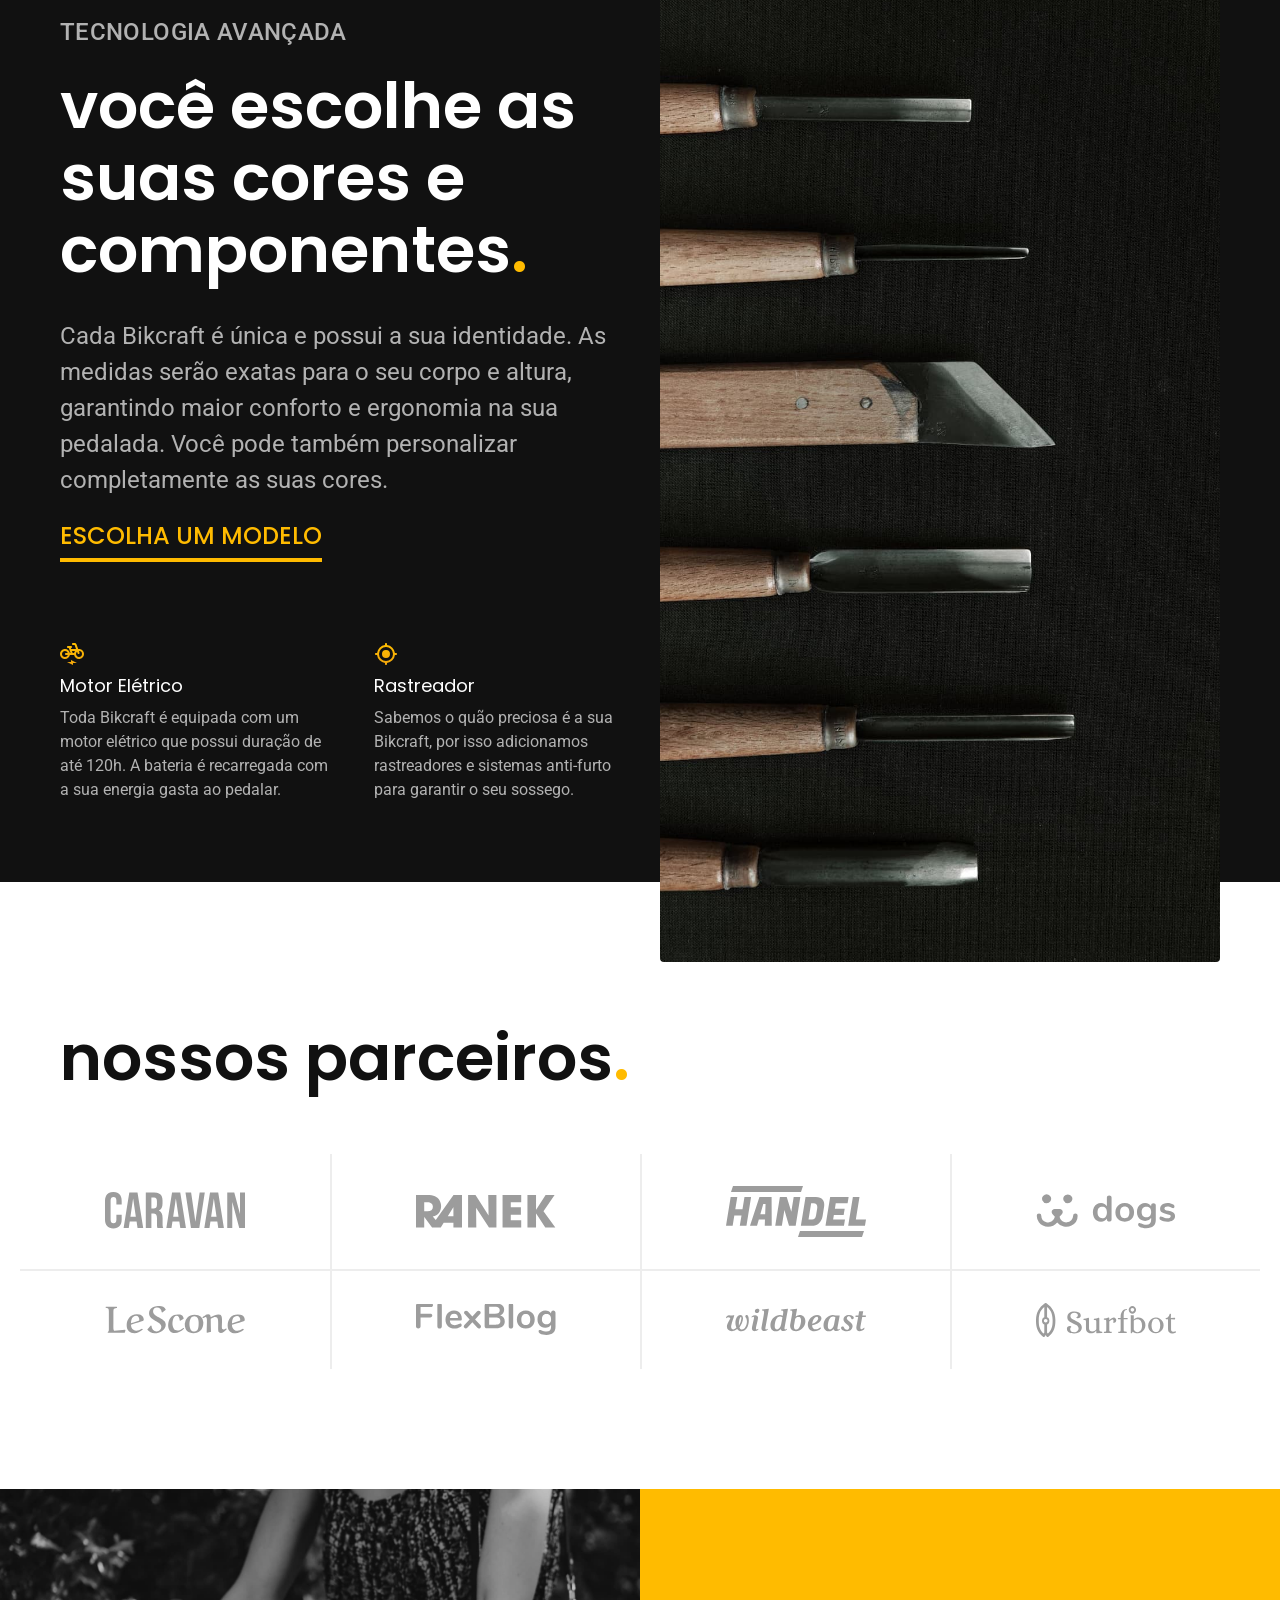
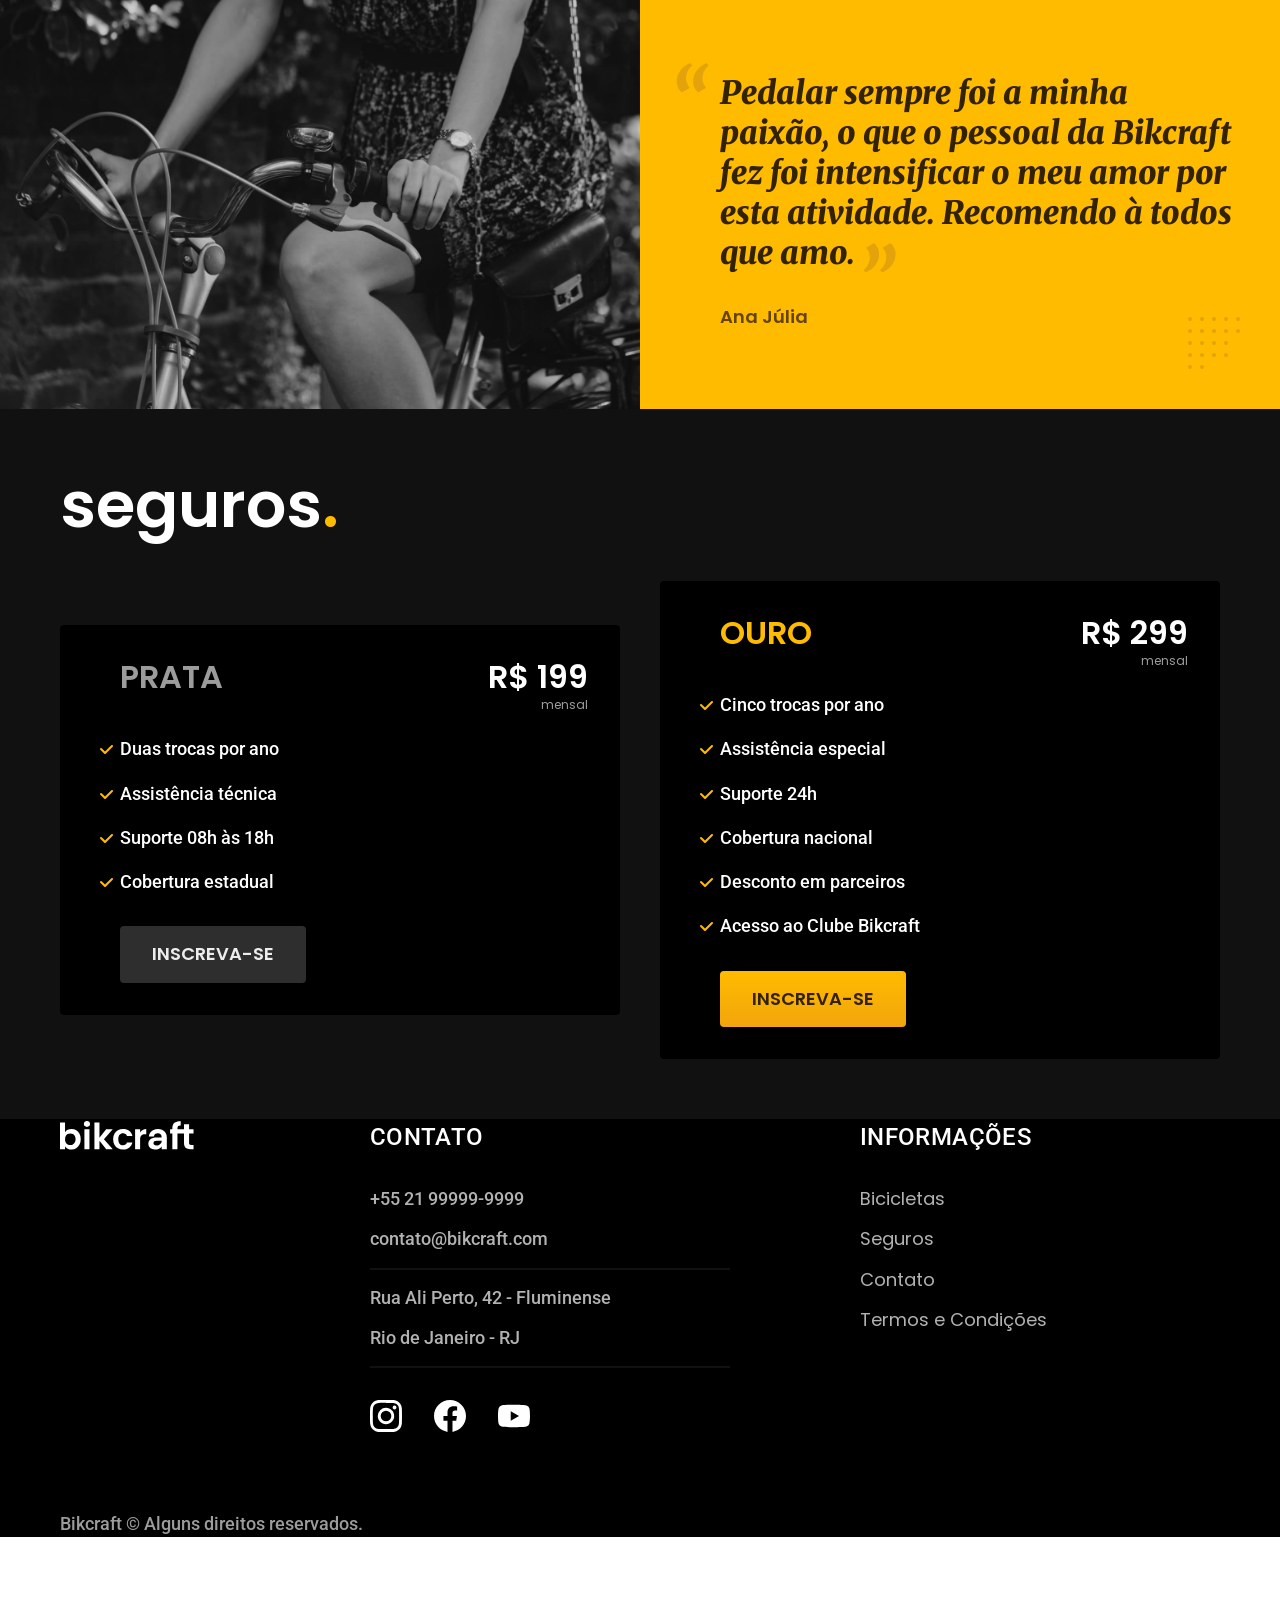
==== commit c928db93: "another commit" ====
--- a/index.html
+++ b/index.html
@@ -201,5 +201,7 @@
         <p class="footer-copy font-2-m cor-6">Bikcraft © Alguns direitos reservados.</p>
       </div>
     </footer>
+
+    <script src="./js/script.js"></script>
   </body>
 </html>
--- a/css/style.css
+++ b/css/style.css
@@ -1,25 +1,31 @@
-
 @import "./global/global.css";
+@import "./global/header.css";
+@import "./global/footer.css";
 
 @import "./utilidades/cores.css";
 @import "./utilidades/tipografia.css";
 @import "./utilidades/componentes.css";
 @import "./utilidades/formulario.css";
 
-@import "./global/header.css";
 @import "./home/introducao.css";
-@import "./bicicletas/bicicletas-lista.css";
 @import "./home/tecnologia.css";
 @import "./home/parceiros.css";
 @import "./home/depoimento.css";
-@import "./seguros/seguros.css";
+
 @import "./termos/termos.css";
+
+@import "./bicicletas/bicicletas-lista.css";
 @import "./bicicletas/bicicletas.css";
+
 @import "./bicicleta/bicicleta.css";
 @import "./bicicleta/seguro.css";
+
+@import "./seguros/seguros.css";
 @import "./seguros/vantagens.css";
 @import "./seguros/perguntas.css";
+
 @import "./contato/contato.css";
 @import "./contato/lojas.css";
+
 @import "./orcamento/orcamento.css";
-@import "./global/footer.css";
+
--- a/css/style.css
+++ b/css/style.css
@@ -1,25 +1,31 @@
-
 @import "./global/global.css";
+@import "./global/header.css";
+@import "./global/footer.css";
 
 @import "./utilidades/cores.css";
 @import "./utilidades/tipografia.css";
 @import "./utilidades/componentes.css";
 @import "./utilidades/formulario.css";
 
-@import "./global/header.css";
 @import "./home/introducao.css";
-@import "./bicicletas/bicicletas-lista.css";
 @import "./home/tecnologia.css";
 @import "./home/parceiros.css";
 @import "./home/depoimento.css";
-@import "./seguros/seguros.css";
+
 @import "./termos/termos.css";
+
+@import "./bicicletas/bicicletas-lista.css";
 @import "./bicicletas/bicicletas.css";
+
 @import "./bicicleta/bicicleta.css";
 @import "./bicicleta/seguro.css";
+
+@import "./seguros/seguros.css";
 @import "./seguros/vantagens.css";
 @import "./seguros/perguntas.css";
+
 @import "./contato/contato.css";
 @import "./contato/lojas.css";
+
 @import "./orcamento/orcamento.css";
-@import "./global/footer.css";
+
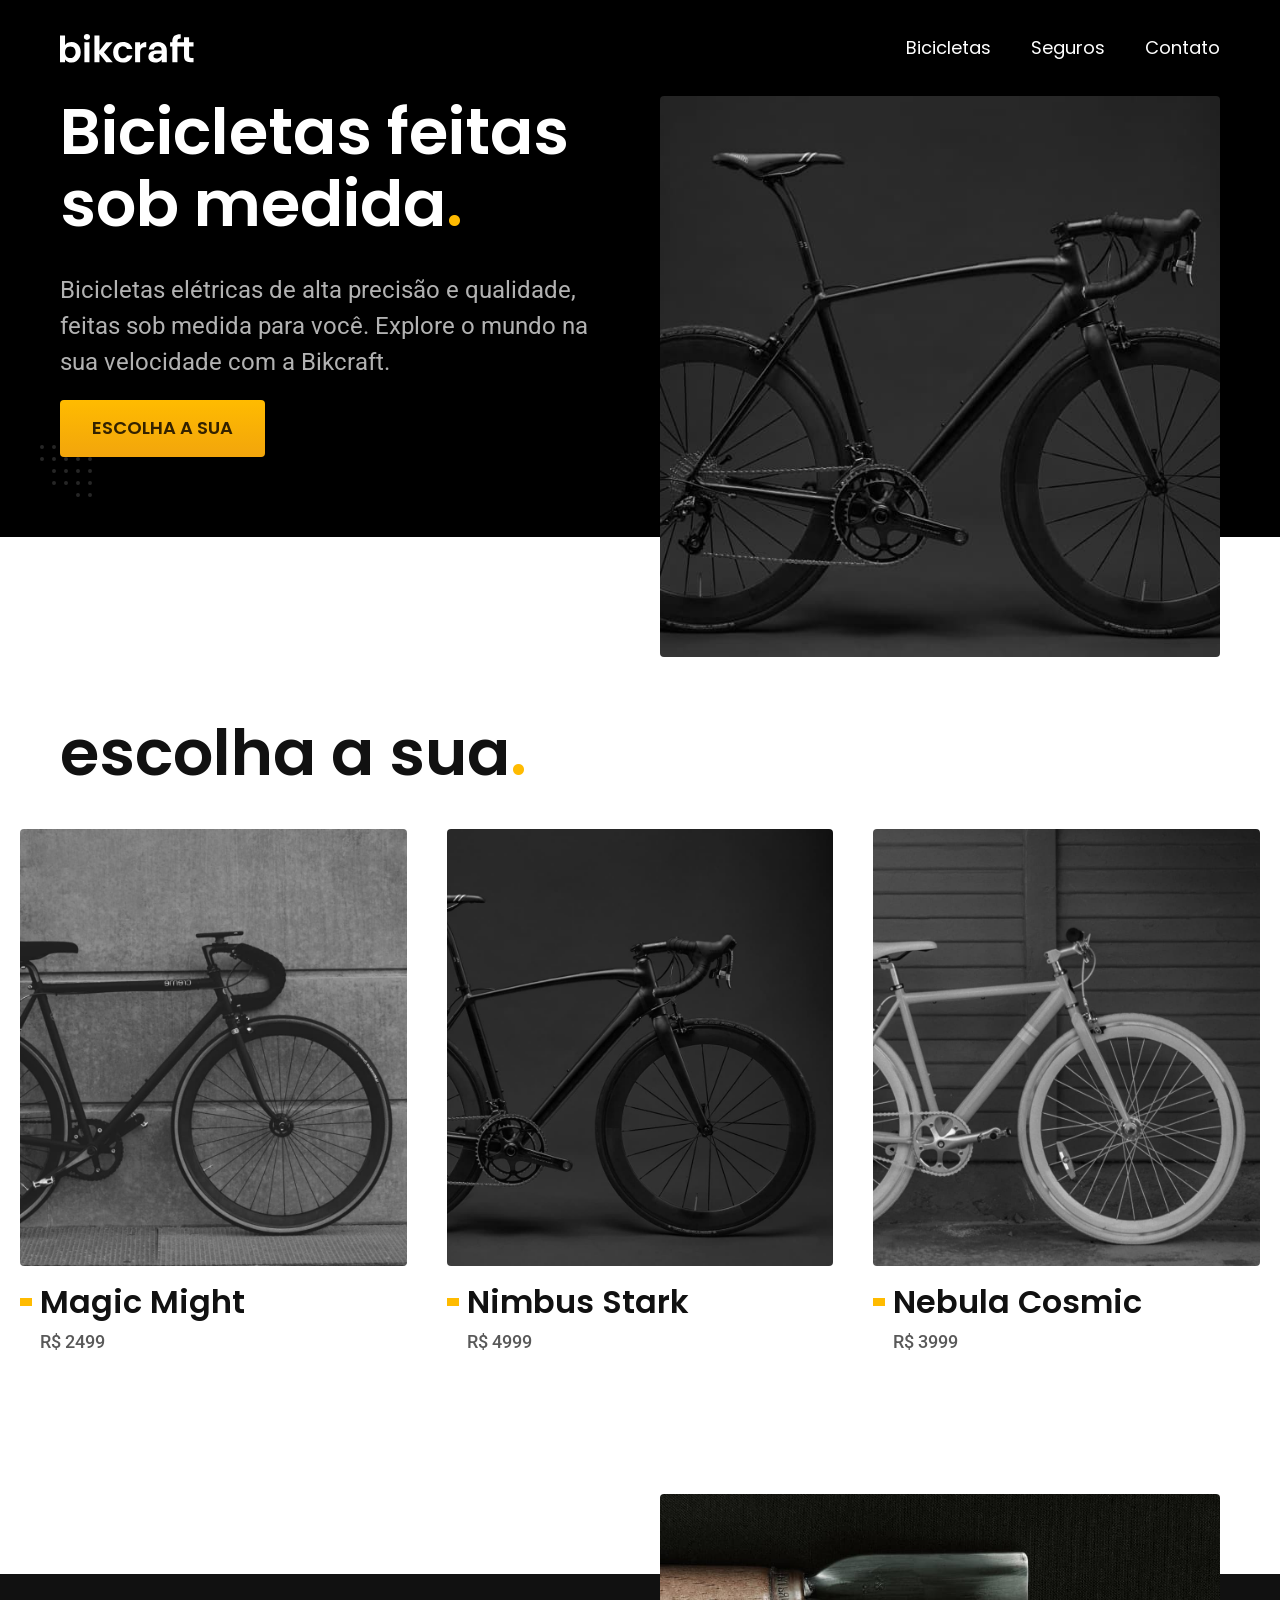
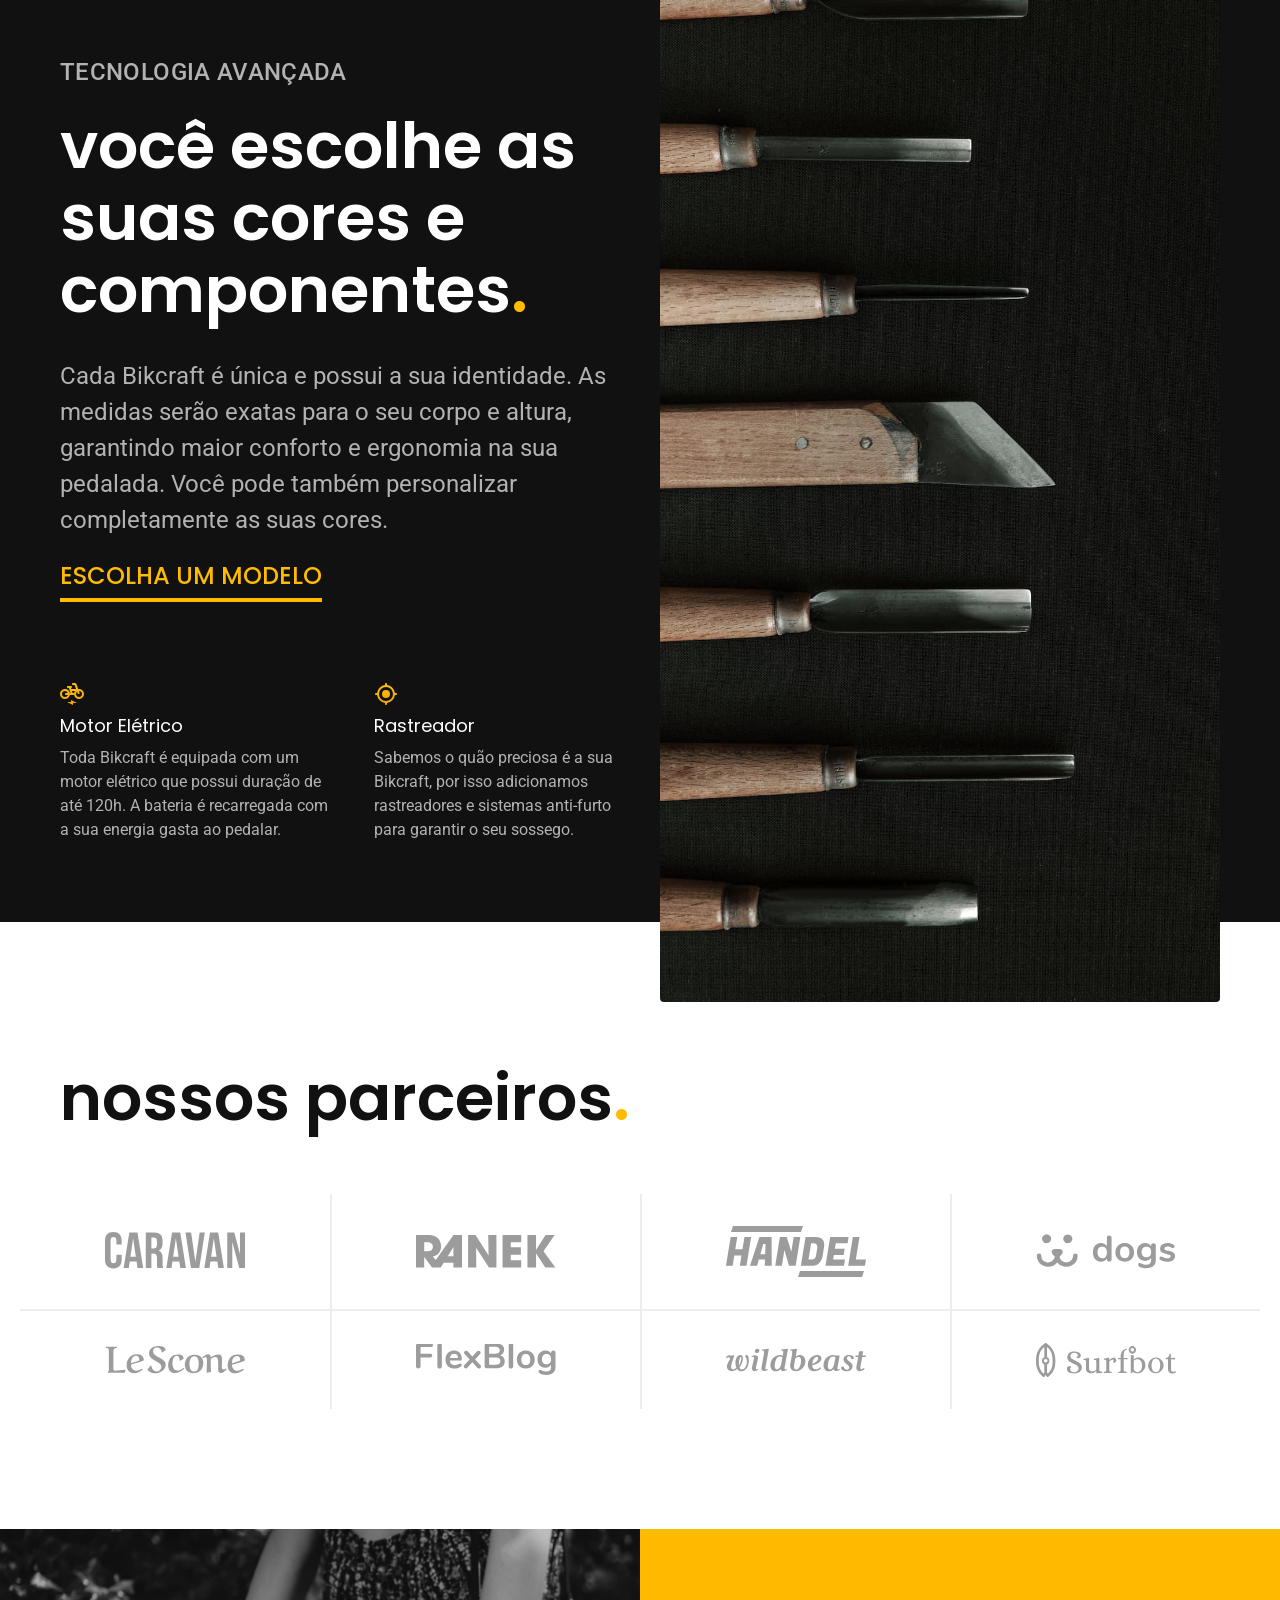
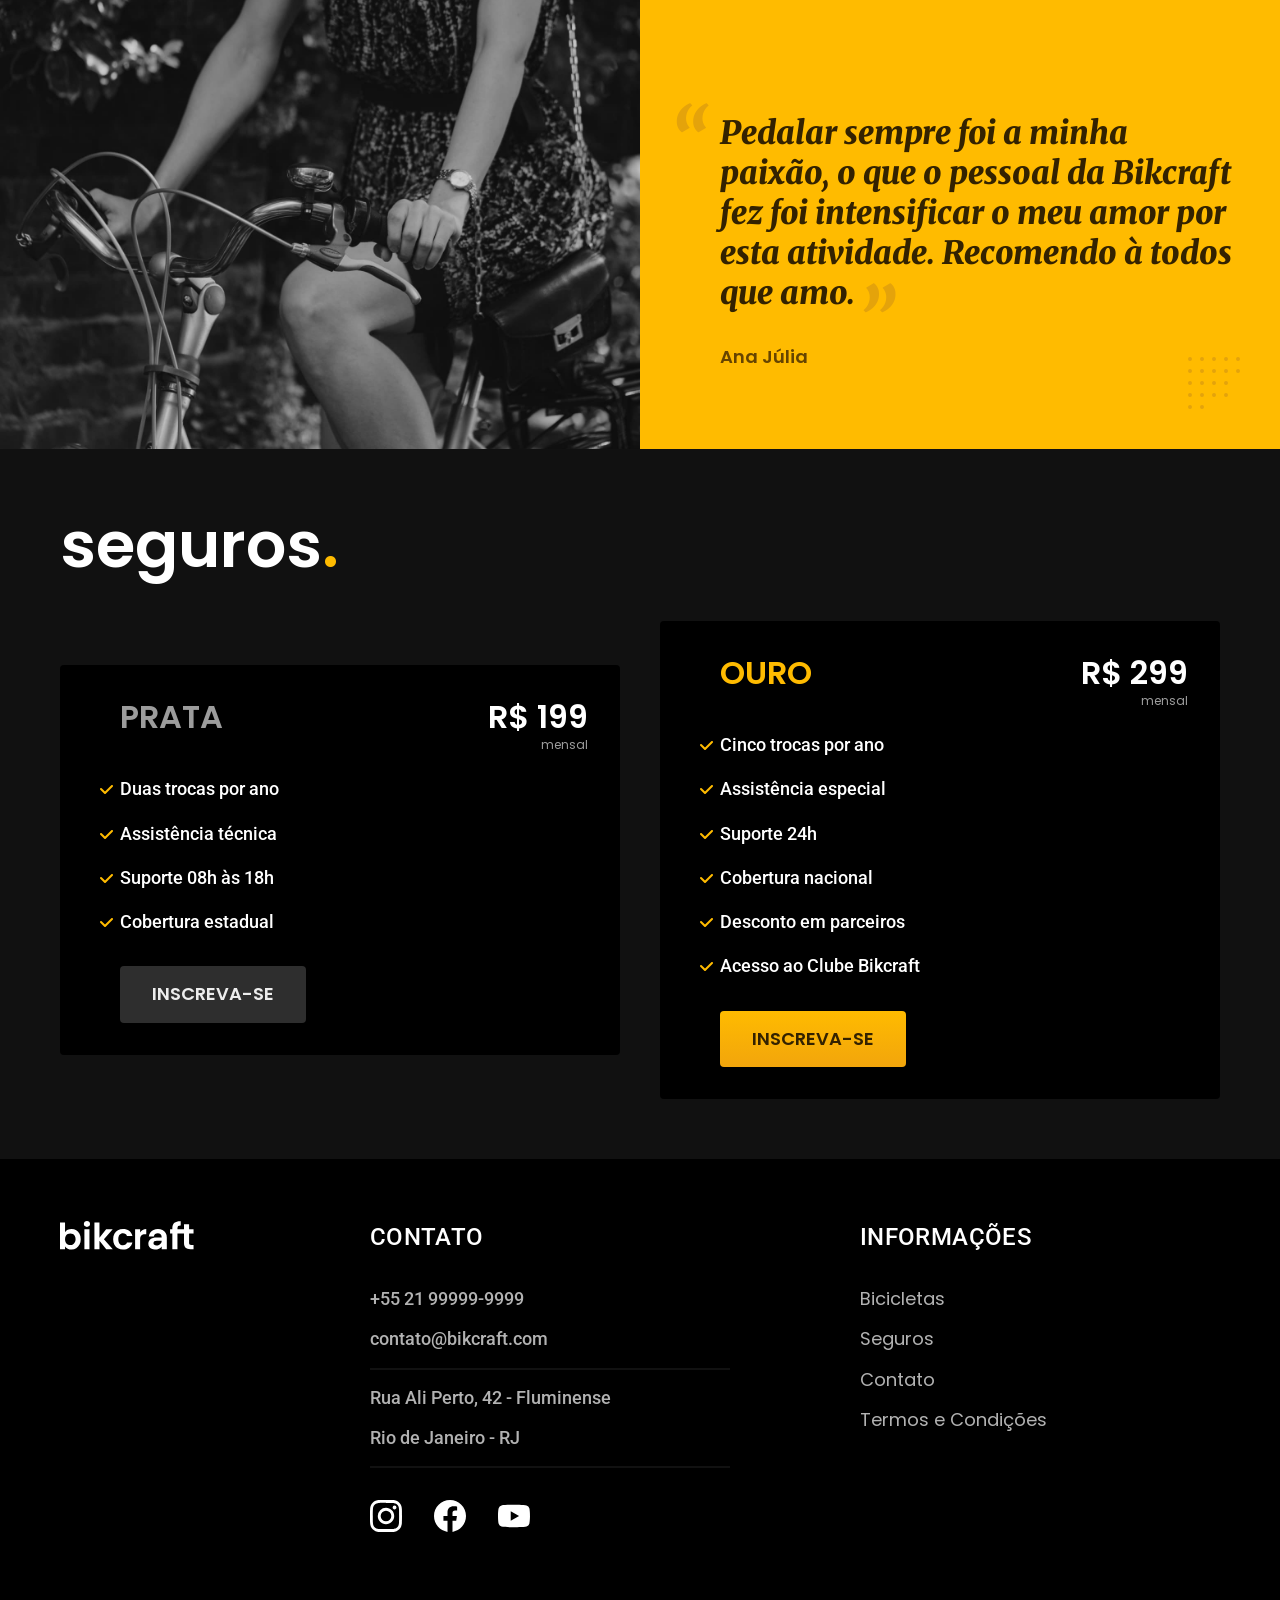
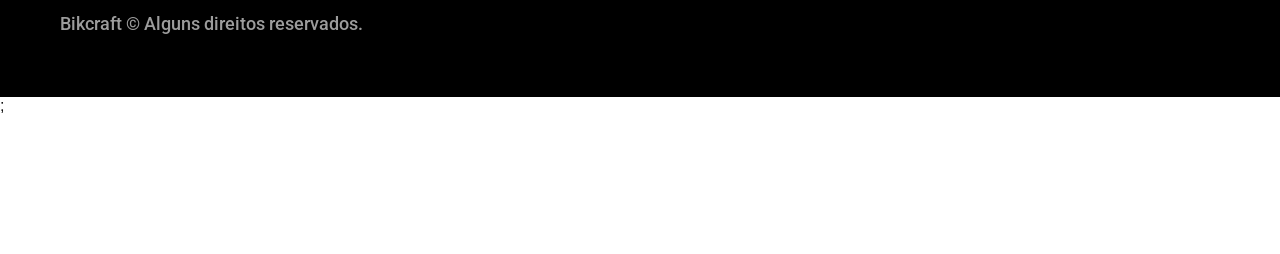
==== commit 36055904: "another commit" ====
--- a/index.html
+++ b/index.html
@@ -12,6 +12,10 @@
     <link rel="preconnect" href="https://fonts.googleapis.com">
     <link rel="preconnect" href="https://fonts.gstatic.com" crossorigin>
     <link href="https://fonts.googleapis.com/css2?family=Merriweather:ital,opsz,wght@0,18..144,300..900;1,18..144,300..900&family=Poppins:ital,wght@0,100;0,200;0,300;0,400;0,500;0,600;0,700;0,800;0,900;1,100;1,200;1,300;1,400;1,500;1,600;1,700;1,800;1,900&family=Roboto:ital,wght@0,100..900;1,100..900&display=swap" rel="stylesheet">
+
+    <script>
+      document.documentElement.classList.add("js");
+    </script>
   </head>
 
   <body>
@@ -29,15 +33,15 @@
       </div>
     </header>
 
-    <main class="introducao-bg" aria-label="Introdução">
+    <main class="introducao-bg">
       <div class="introducao container">
         <div class="introducao-conteudo">
-          <h1 class="font-1-xxl cor-0">Bicicletas feitas sob medida<span class="cor-p1">.</span></h1>
-          <p class="font-2-l cor-5">Bicicletas elétricas de alta precisão e qualidade, feitas sob medida para você. Explore o mundo na sua velocidade com a Bikcraft.</p>
-          <a class="botao" href="./bicicletas.html">Escolha a sua</a>
-        </div>
-
-        <picture>
+          <h1 class="font-1-xxl cor-0 fadeInDown" data-anime="200">Bicicletas feitas sob medida<span class="cor-p1">.</span></h1>
+          <p class="font-2-l cor-5 fadeInDown" data-anime="400">Bicicletas elétricas de alta precisão e qualidade, feitas sob medida para você. Explore o mundo na sua velocidade com a Bikcraft.</p>
+          <a class="botao fadeInDown" data-anime="600" href="./bicicletas.html">Escolha a sua</a>
+        </div>
+
+        <picture data-anime="800" class="fadeInDown">
           <source media="(max-width: 800px)" srcset="./img/bicicletas/nimbus.jpg">
           <img src="./img/fotos/introducao.jpg" width="1280" height="1600" alt="Bicicleta elétrica preta">
         </picture>
@@ -202,6 +206,7 @@
       </div>
     </footer>
 
+    <script src="./js/plugins/simple-anime.js"></script>;
     <script src="./js/script.js"></script>
   </body>
 </html>
--- a/css/style.css
+++ b/css/style.css
@@ -1,11 +1,12 @@
 @import "./global/global.css";
-@import "./global/header.css";
-@import "./global/footer.css";
-
 @import "./utilidades/cores.css";
 @import "./utilidades/tipografia.css";
 @import "./utilidades/componentes.css";
 @import "./utilidades/formulario.css";
+
+@import "./utilidades/animacao.css";
+
+@import "./global/header.css";
 
 @import "./home/introducao.css";
 @import "./home/tecnologia.css";
@@ -29,3 +30,4 @@
 
 @import "./orcamento/orcamento.css";
 
+@import "./global/footer.css";
--- a/css/style.css
+++ b/css/style.css
@@ -1,11 +1,12 @@
 @import "./global/global.css";
-@import "./global/header.css";
-@import "./global/footer.css";
-
 @import "./utilidades/cores.css";
 @import "./utilidades/tipografia.css";
 @import "./utilidades/componentes.css";
 @import "./utilidades/formulario.css";
+
+@import "./utilidades/animacao.css";
+
+@import "./global/header.css";
 
 @import "./home/introducao.css";
 @import "./home/tecnologia.css";
@@ -29,3 +30,4 @@
 
 @import "./orcamento/orcamento.css";
 
+@import "./global/footer.css";
